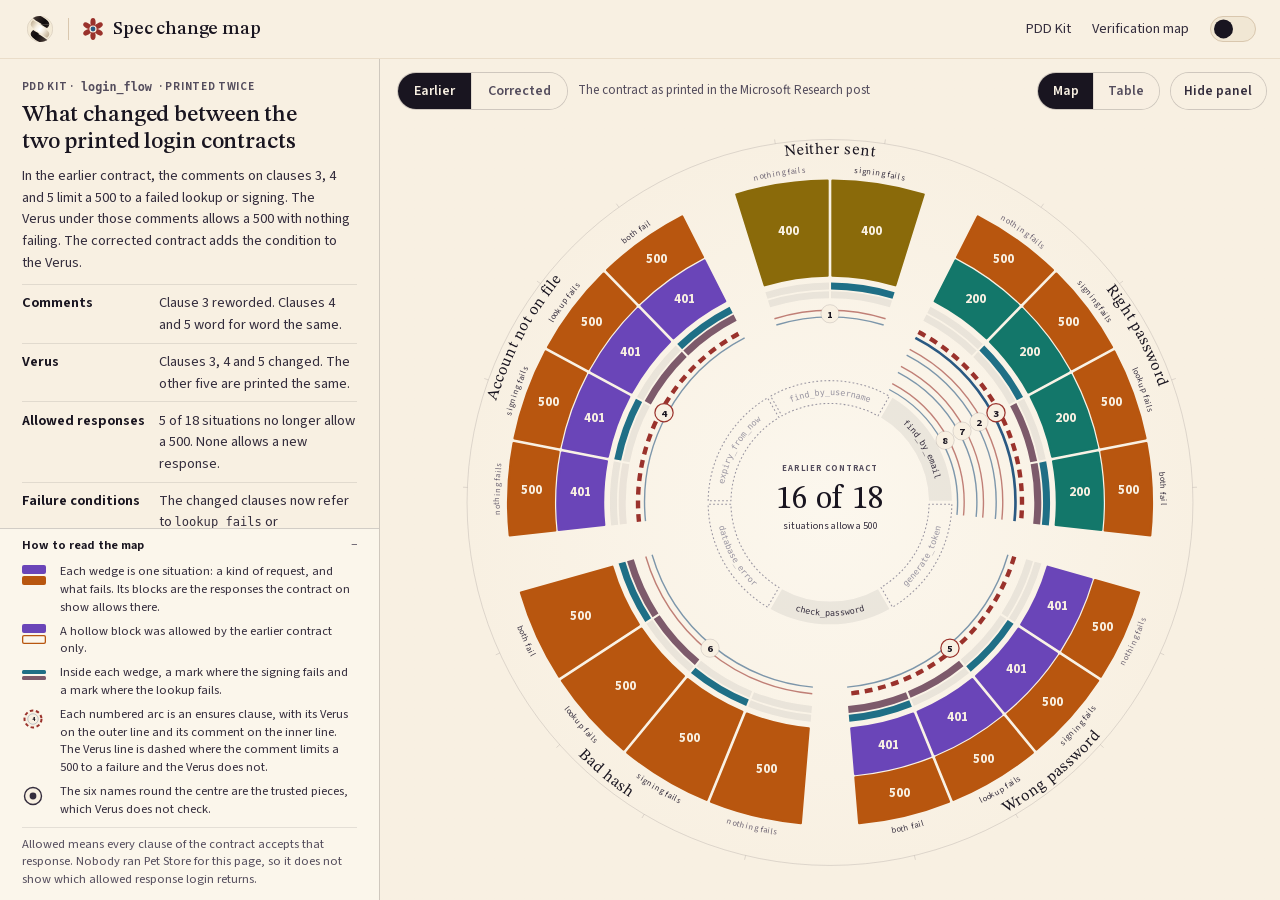
==== index.html @ 8a23fd0a "Spec change map for PDD Kit's two printed login_flow contracts" ====
<!doctype html>
<html lang="en">
<head>
  <meta charset="utf-8">
  <meta name="viewport" content="width=device-width, initial-scale=1">
  <title>What the login fix changed · PDD Kit login_flow</title>
  <meta name="description" content="A map of what changed between the two printed versions of PDD Kit's login_flow contract: which responses each version permits, which clauses changed, and which trusted pieces the corrected clauses refer to.">
  <meta name="theme-color" media="(prefers-color-scheme: light)" content="#f8f0e2">
  <meta name="theme-color" media="(prefers-color-scheme: dark)" content="#1c1526">
  <link rel="icon" href="assets/favicon.svg" type="image/svg+xml">
  <script>
    // Stamp the saved or system theme before first paint (the explorer's own rule).
    (function () {
      var s = null;
      try { s = localStorage.getItem('plectis-theme'); } catch (e) {}
      var dark = s === 'dark' || (s !== 'light' && window.matchMedia && window.matchMedia('(prefers-color-scheme: dark)').matches);
      document.documentElement.setAttribute('data-theme', dark ? 'dark' : 'light');
    })();
  </script>
  <link rel="preload" href="assets/fonts/plectis-serif.woff2" as="font" type="font/woff2" crossorigin>
  <link rel="preload" href="assets/fonts/plectis-sans.woff2" as="font" type="font/woff2" crossorigin>
  <link rel="stylesheet" href="assets/tokens.css">
  <link rel="stylesheet" href="assets/app.css">
  <link rel="stylesheet" href="assets/spec.css">
  <script type="module" src="src/main.js"></script>
</head>
<body>
  <a class="skip-link" href="#main">Skip to content</a>
  <header class="topbar">
    <div class="topbar__inner">
      <span class="fam-lockup">
        <a class="fam-lockup__home" href="https://wcook04.github.io/" rel="author" title="All of Will Cook's websites and videos"><img src="assets/plectis.svg" alt="Will Cook: all websites and videos" width="26" height="26"></a>
        <span class="fam-lockup__rule" aria-hidden="true"></span>
        <a class="fam-lockup__site" href="./"><svg class="fam-mark" xmlns="http://www.w3.org/2000/svg" viewBox="0 0 24 24" aria-hidden="true" focusable="false"><g class="fam-mark__warm-fill"><ellipse cx="12" cy="5.4" rx="2.6" ry="4.4"/><ellipse cx="12" cy="5.4" rx="2.6" ry="4.4" transform="rotate(60 12 12)"/><ellipse cx="12" cy="5.4" rx="2.6" ry="4.4" transform="rotate(120 12 12)"/><ellipse cx="12" cy="5.4" rx="2.6" ry="4.4" transform="rotate(180 12 12)"/><ellipse cx="12" cy="5.4" rx="2.6" ry="4.4" transform="rotate(240 12 12)"/><ellipse cx="12" cy="5.4" rx="2.6" ry="4.4" transform="rotate(300 12 12)"/></g><circle class="fam-mark__page-fill" cx="12" cy="12" r="3.6"/><circle class="fam-mark__cool-fill" cx="12" cy="12" r="2.4"/></svg><span class="fam-lockup__name" translate="no">Spec change map</span></a>
      </span>
      <nav class="topbar__links" aria-label="Primary">
        <a href="https://githubnext.com/projects/pdd-kit/" target="_blank" rel="noopener">PDD Kit</a>
        <a href="https://wcook04.github.io/practical-formal-verification/explorer/" target="_blank" rel="noopener">Verification map</a>
        <button type="button" class="theme-toggle" role="switch" aria-checked="false" aria-label="Dark theme" data-theme-toggle>
          <span class="theme-toggle__track"><span class="theme-toggle__knob"></span></span>
        </button>
      </nav>
    </div>
  </header>
  <main id="main" tabindex="-1"></main>
  <p class="sr-only" aria-live="polite" data-announce></p>
  <noscript><p style="padding:24px">This map needs JavaScript to read the saved comparison.</p></noscript>
</body>
</html>
---- assets/tokens.css ----
/* Plectis design tokens for the component explorer.
   Adapted from the public site's stylesheet (ai_workflow
   sites/microcosm/assets/style.css, the source of the deployed
   wcook04.github.io/practical-formal-verification/assets/style.css): the same faces, the same wine
   ground and bone ink at night, paper and ink by day, and the two identity
   inks of the maps. On every figure red marks what a machine ran and azure
   what is stated; neither colour means "verified". The light and dark blocks
   must stay in step, and the dark block is written twice: once for the
   system's choice and once for the reader's own. */

@font-face { font-family: "Plectis Serif"; src: url("fonts/plectis-serif.woff2") format("woff2"); font-weight: 400 700; font-style: normal; font-display: swap; }
@font-face { font-family: "Plectis Serif"; src: url("fonts/plectis-serif-italic.woff2") format("woff2"); font-weight: 400 700; font-style: italic; font-display: swap; }
@font-face { font-family: "Plectis Sans"; src: url("fonts/plectis-sans.woff2") format("woff2"); font-weight: 200 900; font-style: normal; font-display: swap; }
@font-face { font-family: "Plectis Sans"; src: url("fonts/plectis-sans-italic.woff2") format("woff2"); font-weight: 200 900; font-style: italic; font-display: swap; }
@font-face { font-family: "Plectis Math"; src: url("fonts/plectis-math.woff2") format("woff2"); font-weight: 100 900; font-style: normal; font-display: swap; unicode-range: U+2190-21FF, U+2200-2211, U+2213-22FF; }
@font-face { font-family: "Plectis Serif Fallback"; src: local("Times New Roman"), local("TimesNewRomanPSMT"), local("Liberation Serif"); size-adjust: 105.63%; ascent-override: 72.14%; descent-override: 22.53%; line-gap-override: 23.67%; }
@font-face { font-family: "Plectis Sans Fallback"; src: local("Arial"), local("ArialMT"), local("Liberation Sans"); size-adjust: 94.72%; ascent-override: 108.11%; descent-override: 42.23%; line-gap-override: 0%; }

:root {
  color-scheme: light;
  --page: #f8f0e2;
  --surface: #fffdf7;
  --surface-sunk: #f1e7d4;
  --ink: #191520;
  --ink-soft: #342d3d;
  --muted: #544d5d;
  --faint: #6d6473;
  --rule: #eaddc9;
  --rule-strong: #d9c7ae;
  --rule-control: #96836a;
  --accent: #29527b;
  --accent-strong: #1b3f65;
  --accent-wash: #e1ebf4;
  --select-bg: #f6e2b2;
  --edge: #8d8072;
  --code-bg: #f2e8d2;
  --code-ink: #37232c;
  --on-accent: #ffffff;
  --link-ext: #8f6212;
  --ink-rgb: 27, 20, 35;
  /* The maps' identity inks (style.css "weave" tokens). */
  --weave-red: #9a322c;
  --weave-azure: #2a5982;
  --weave-red-glow: #9a322c;
  --weave-azure-glow: #2a5982;
  --home-ember: #9a322c;
  --home-line: rgba(25, 21, 32, 0.10);
  --home-line-strong: rgba(25, 21, 32, 0.18);

  --font-serif: "Plectis Serif", "Plectis Math", "Plectis Serif Fallback", "Iowan Old Style", Georgia, serif;
  --font-sans: "Plectis Sans", "Plectis Math", "Plectis Sans Fallback", -apple-system, BlinkMacSystemFont, "Segoe UI", Roboto, Helvetica, Arial, system-ui, sans-serif;
  --font-mono: ui-monospace, SFMono-Regular, "SF Mono", Menlo, Consolas, monospace;
  --fs-micro: 0.75rem;
  --fs-small: 0.8125rem;
  --fs-meta: 0.875rem;
  --fs-body: 0.9375rem;
  --fs-base: 1rem;
  --fs-h3: 1.0625rem;
  --fs-lede: 1.125rem;
  --fs-h2: 1.1875rem;
  --lh-tight: 1.2;
  --lh-snug: 1.4;
  --lh-body: 1.62;
  --r-sm: 6px;
  --r-md: 8px;
  --r-lg: 10px;
  --r-pill: 999px;
  --topbar-h: 58px;
  --motion-fast: 140ms;
  --motion-state: 180ms;
  --ease-out: cubic-bezier(0.2, 0.75, 0.25, 1);
  --ease-emph: cubic-bezier(0.16, 1, 0.3, 1);
  --ease-move: cubic-bezier(0.65, 0, 0.35, 1);

  /* The family lockup (app.css, copied from wcook04.github.io
     assets/family/family.css) reads these --fam-* names. The two mark inks
     are the Plectis brick and steel, already this site's glow inks in both
     themes. */
  --fam-page: var(--page);
  --fam-ink: var(--ink);
  --fam-rule-strong: var(--rule-strong);
  --fam-accent: var(--accent);
  --fam-mark-warm: var(--weave-red-glow);
  --fam-mark-cool: var(--weave-azure-glow);
  --fam-serif: var(--font-serif);
  --fam-ease: var(--ease-out);

  /* Map inks (maths.css --u-* tokens, renamed for components). Every figure
     reads these as references, never as hexes of its own. */
  --m-ground: var(--page);
  --m-proved: var(--weave-red);
  --m-stated: var(--weave-azure-glow);
  --m-core: var(--ink);
  --m-plate: rgba(25, 21, 32, 0.045);
  --m-edge: rgba(25, 21, 32, 0.14);
  --m-edge-hot: rgba(42, 89, 130, 0.55);
  --m-halo: rgba(25, 21, 32, 0.10);
  --m-faint: #9894a0;
  /* Saved historical runs: warm, but not the red of a kept proof. */
  --m-ember: #9c6a26;
  /* One colour per coverage ring, far enough apart on the wheel to read in
     the key: the proof in the maps' red, its broken versions in magenta, the
     fingerprint match in orange, the call link in teal, Lean in violet, the
     rerun in blue and past runs in gold. Green is left out: no ring means
     "passed". */
  --ring-proof: #b3261e;
  --ring-variants: #a8326f;
  --ring-bound: #b8560f;
  --ring-caller: #13776a;
  --ring-lean: #6a45b8;
  --ring-replay: #2a63a8;
  --ring-saved: #8a6a0a;
  /* The doctrine's halo: its rules in a cold azure of their own, so a rule
     never reads as the rerun ring's blue, and the failure modes in a muted
     mauve, a warning without the red of a kept proof. */
  --m-doctrine: #1f6f86;
  --m-threat: #7d5a6b;
}

@media (prefers-color-scheme: dark) {
  :root:not([data-theme="light"]) {
    color-scheme: dark;
    --page: #1c1526;
    --surface: #272132;
    --surface-sunk: #2f2839;
    --ink: #f2e6d4;
    --ink-soft: #ddcdbb;
    --muted: #bcb8c6;
    --faint: #a6a2b1;
    --rule: #363040;
    --rule-strong: #484251;
    --rule-control: #757080;
    --accent: #97c1df;
    --accent-strong: #bdd8ec;
    --accent-wash: #203244;
    --select-bg: #58411b;
    --edge: #817b8c;
    --code-bg: #221c2c;
    --code-ink: #e4d3bd;
    --on-accent: #1c1526;
    --link-ext: #e6b264;
    --ink-rgb: 0, 0, 0;
    --weave-red: #b84e45;
    --weave-azure: #4d7fa9;
    --weave-red-glow: #e67b6d;
    --weave-azure-glow: #93c5e6;
    --home-ember: #e18a79;
    --home-line: rgba(242, 230, 212, 0.09);
    --home-line-strong: rgba(242, 230, 212, 0.16);
    --m-plate: rgba(242, 230, 212, 0.05);
    --m-edge: rgba(242, 230, 212, 0.14);
    --m-edge-hot: rgba(151, 193, 223, 0.7);
    --m-halo: rgba(242, 230, 212, 0.12);
    --m-faint: #85818e;
    --m-ember: #d6a05e;
    --ring-proof: #f2655a;
    --ring-variants: #e46aa8;
    --ring-bound: #f08a3c;
    --ring-caller: #45b5a5;
    --ring-lean: #a98bf0;
    --ring-replay: #6aa6e8;
    --ring-saved: #e2c25e;
    --m-doctrine: #a6dcef;
    --m-threat: #c9a5b6;
  }
}
:root[data-theme="dark"] {
  color-scheme: dark;
  --page: #1c1526;
  --surface: #272132;
  --surface-sunk: #2f2839;
  --ink: #f2e6d4;
  --ink-soft: #ddcdbb;
  --muted: #bcb8c6;
  --faint: #a6a2b1;
  --rule: #363040;
  --rule-strong: #484251;
  --rule-control: #757080;
  --accent: #97c1df;
  --accent-strong: #bdd8ec;
  --accent-wash: #203244;
  --select-bg: #58411b;
  --edge: #817b8c;
  --code-bg: #221c2c;
  --code-ink: #e4d3bd;
  --on-accent: #1c1526;
  --link-ext: #e6b264;
  --ink-rgb: 0, 0, 0;
  --weave-red: #b84e45;
  --weave-azure: #4d7fa9;
  --weave-red-glow: #e67b6d;
  --weave-azure-glow: #93c5e6;
  --home-ember: #e18a79;
  --home-line: rgba(242, 230, 212, 0.09);
  --home-line-strong: rgba(242, 230, 212, 0.16);
  --m-plate: rgba(242, 230, 212, 0.05);
  --m-edge: rgba(242, 230, 212, 0.14);
  --m-edge-hot: rgba(151, 193, 223, 0.7);
  --m-halo: rgba(242, 230, 212, 0.12);
  --m-faint: #85818e;
  --m-ember: #d6a05e;
  --ring-proof: #f2655a;
  --ring-variants: #e46aa8;
  --ring-bound: #f08a3c;
  --ring-caller: #45b5a5;
  --ring-lean: #a98bf0;
  --ring-replay: #6aa6e8;
  --ring-saved: #e2c25e;
  --m-doctrine: #a6dcef;
  --m-threat: #c9a5b6;
}
---- assets/app.css ----
/* Component explorer layout.
   The header, the full-window explorer frame (one reading panel, the drawing
   in the rest of the window, controls top right, key bottom left) and the
   reading pages are adapted from the Plectis site's style.css: the docs
   topbar, the map explorers' frame ("Map explorers (5 October 2026)") and
   the theme switch. Map inks and type come from tokens.css. */

*, *::before, *::after { box-sizing: border-box; }
html { -webkit-text-size-adjust: 100%; text-size-adjust: 100%; }
body {
  margin: 0;
  background: var(--page);
  color: var(--ink);
  font-family: var(--font-sans);
  font-size: var(--fs-base);
  line-height: var(--lh-body);
  font-kerning: normal;
}
a { color: var(--accent); text-decoration: none; }
a:hover { text-decoration: underline; text-underline-offset: 0.16em; }
:where(a, button, input, select, [tabindex]):where(:focus-visible) { outline: 2px solid var(--accent); outline-offset: 2px; }
h1, h2, h3 { text-wrap: balance; }
p { text-wrap: pretty; }
code, .code { font-family: var(--font-mono); font-size: 0.86em; }
.skip-link {
  position: absolute; left: -9999px; top: 0; z-index: 50;
  background: var(--ink); color: var(--page); padding: 0.6rem 0.9rem; border-radius: 0 0 6px 0;
}
.skip-link:focus { left: 0; }
.sr-only {
  position: absolute; width: 1px; height: 1px; padding: 0; margin: -1px;
  overflow: hidden; clip: rect(0, 0, 0, 0); white-space: nowrap; border: 0;
}
.theme-switching, .theme-switching * { transition: none !important; }

/* ---- Header ------------------------------------------------------------- */
.topbar {
  position: sticky; top: 0; z-index: 40;
  background: var(--page);
  border-bottom: 1px solid var(--rule);
}
.topbar__inner {
  display: flex; flex-wrap: wrap; align-items: center; gap: 0.35rem 1rem;
  min-height: var(--topbar-h); padding: 0.5rem 24px;
}
/* The lockup: the Plectis plait opens Will Cook's home page, a short upright
   rule, then the flower mark and "Practical Formal Verification" open the
   map. Copied unchanged from wcook04.github.io assets/family/family.css
   (docs/family.md, "The lockup"); its --fam-* names map in tokens.css. */
/* ---------------------------------------------------------------- lockup
   The start of every site's header: the Plectis plait, which opens the home
   page (every website and film), a short upright rule, then this site's own
   mark and name, which open this site's front page. Two links, two jobs; the
   rule says they are two things. The plait is an image (assets/plectis.svg,
   copied beside the site), so it keeps its own day and night palettes; a site
   mark is inline SVG drawn in the site's inks (--fam-mark-warm, --fam-mark-cool,
   --fam-ink), so it follows the page's theme switch. */
.fam-lockup { display: inline-flex; align-items: center; gap: 0.75rem; min-width: 0; }
.fam-lockup__home {
  position: relative; display: inline-grid; place-items: center; flex: none;
  width: 2rem; height: 2rem; border-radius: 8px;
  transition: background-color 160ms var(--fam-ease);
}
.fam-lockup__home img { display: block; width: 1.6rem; height: 1.6rem; }
@media (hover: hover) and (pointer: fine) {
  .fam-lockup__home:hover { background: color-mix(in srgb, var(--fam-ink) 8%, transparent); }
}
.fam-lockup__home:focus-visible { outline: 2px solid var(--fam-accent); outline-offset: 2px; }
.fam-lockup__rule { flex: none; width: 1px; height: 1.35rem; background: var(--fam-rule-strong); }
.fam-lockup__site {
  display: inline-flex; align-items: center; gap: 0.5rem; min-width: 0;
  color: var(--fam-ink); text-decoration: none;
}
.fam-lockup__site:hover .fam-lockup__name { text-decoration: underline; text-decoration-color: var(--fam-rule-strong); text-underline-offset: 0.18em; }
.fam-lockup__site:focus-visible { outline: 2px solid var(--fam-accent); outline-offset: 3px; border-radius: 4px; }
.fam-lockup__name {
  font-family: var(--fam-serif); font-size: 1.18rem; font-weight: 500; line-height: 1.1; letter-spacing: -0.008em;
  white-space: nowrap; overflow: hidden; text-overflow: ellipsis;
}
.fam-mark { display: block; flex: none; width: 1.5rem; height: 1.5rem; overflow: visible; }
.fam-mark * { vector-effect: non-scaling-stroke; }
.fam-mark__ink { fill: none; stroke: var(--fam-ink); stroke-width: 1.8; stroke-linecap: round; }
.fam-mark__cool { fill: none; stroke: var(--fam-mark-cool, var(--fam-accent)); stroke-width: 1.8; stroke-linecap: round; }
.fam-mark__warm { fill: none; stroke: var(--fam-mark-warm, var(--fam-ink)); stroke-width: 1.4; }
.fam-mark__warm-fill { fill: var(--fam-mark-warm, var(--fam-ink)); }
.fam-mark__cool-fill { fill: var(--fam-mark-cool, var(--fam-accent)); }
.fam-mark__page-fill { fill: var(--fam-page); }
/* A phone keeps both links; a long name gives way first. */
@media (max-width: 420px) { .fam-lockup { gap: 0.55rem; } .fam-lockup__name { font-size: 1.05rem; } }
@media (forced-colors: active) { .fam-lockup__rule { background: CanvasText; } }
.fam-lockup a:hover { text-decoration: none; }
.topbar .fam-lockup { flex: 0 1 auto; }
.topbar__links { margin-left: auto; display: flex; flex-wrap: wrap; align-items: center; gap: 0.35rem 1.3rem; }
.topbar__links a { color: var(--ink-soft); font-size: 0.9rem; white-space: nowrap; }
.topbar__links a[aria-current="page"] { color: var(--ink); font-weight: 600; }
.topbar__links a:hover { color: var(--accent); text-decoration: none; }
.theme-toggle {
  flex: none; display: inline-flex; align-items: center; margin: 0; padding: 0;
  border: 0; background: none; cursor: pointer; line-height: 0;
}
.theme-toggle__track {
  position: relative; display: block; width: 2.9rem; height: 1.6rem; border-radius: var(--r-pill);
  background: var(--surface-sunk); border: 1px solid var(--rule-strong);
}
.theme-toggle__knob {
  position: absolute; top: 50%; left: 0.2rem; width: 1.2rem; height: 1.2rem; border-radius: 50%;
  background: var(--ink); transform: translateY(-50%);
  transition: transform 220ms var(--ease-out);
}
.theme-toggle[aria-checked="true"] .theme-toggle__knob { transform: translate(1.3rem, -50%); }
.theme-toggle:focus-visible { outline: none; }
.theme-toggle:focus-visible .theme-toggle__track { outline: 2px solid var(--accent); outline-offset: 3px; }
/* On a phone the links wrap under the lockup; the lockup's 32px plait is
   taller than the old wordmark, so the rows sit a little closer and the
   header keeps its height. */
@media (max-width: 600px) { .topbar__inner { padding-inline: 16px; row-gap: 0.25rem; } }

/* ---- The explorer frame (style.css "Map explorers") ------------------------ */
html.is-explorer, html.is-explorer body { height: 100%; }
html.is-explorer body { overflow: hidden; }
.explorer {
  --explorer-panel: clamp(340px, 26vw, 420px);
  --explorer-pad: clamp(18px, 1.7vw, 28px);
  position: relative;
  display: grid; grid-template-columns: var(--explorer-panel) minmax(0, 1fr);
  height: calc(100dvh - var(--topbar-h) - 1px);
  background: var(--page);
}
html.is-map-fullscreen .topbar { display: none; }
.explorer.is-fullscreen { position: fixed; inset: 0; z-index: 1000; width: 100%; height: 100dvh; }
.explorer__panel {
  position: relative; z-index: 2; min-height: 0; display: flex; flex-direction: column;
  border-right: 1px solid var(--home-line-strong); background: var(--page);
}
.explorer__head { flex: none; padding: 18px var(--explorer-pad) 14px; border-bottom: 1px solid var(--home-line); }
.explorer__title {
  margin: 0; font-family: var(--font-serif); font-weight: 500;
  font-size: clamp(1.5rem, 1.1rem + 0.8vw, 1.95rem); line-height: 1.12; letter-spacing: -0.005em;
}
.explorer__body {
  flex: 1 1 auto; min-height: 0; overflow-y: auto; overscroll-behavior: contain;
  scrollbar-gutter: stable; scrollbar-width: thin;
  padding: 16px var(--explorer-pad) 40px;
}
.explorer__foot {
  flex: none; padding: 8px var(--explorer-pad); border-top: 1px solid var(--home-line);
  font-size: var(--fs-micro); color: var(--faint);
}
.explorer__stage { position: relative; min-width: 0; min-height: 0; overflow: hidden; background: var(--page); }
.explorer__stage > canvas { display: block; width: 100%; height: 100%; touch-action: none; }
.explorer__stage > canvas:focus-visible { outline: 2px solid var(--accent); outline-offset: -2px; }
.explorer__tools { position: absolute; z-index: 5; top: 14px; right: 14px; display: flex; align-items: center; gap: 6px; }
.explorer__legend {
  position: absolute; z-index: 4; left: 18px; bottom: 14px; right: 18px;
  display: flex; flex-wrap: wrap; align-items: center; gap: 0.35rem 1.1rem;
  pointer-events: none; font-size: 0.85rem; color: var(--muted);
  transition: opacity var(--motion-state) var(--ease-out);
}
.explorer__legend > * { pointer-events: auto; }
.explorer-tool {
  display: inline-flex; align-items: center; justify-content: center; gap: 0.4rem;
  min-height: 36px; min-width: 36px; padding: 0 0.85rem;
  border: 0; border-radius: var(--r-pill); cursor: pointer;
  font: inherit; font-size: 0.85rem; font-weight: 600; line-height: 1; color: var(--ink-soft);
  background: color-mix(in srgb, var(--page) 78%, transparent);
  box-shadow: 0 0 0 1px var(--home-line-strong);
  backdrop-filter: blur(6px); -webkit-backdrop-filter: blur(6px);
  transition: color var(--motion-fast) var(--ease-out), box-shadow var(--motion-fast) var(--ease-out);
}
.explorer-tool--icon { padding: 0; width: 36px; font-size: 1.05rem; }
.explorer-tool svg { width: 15px; height: 15px; flex: none; }
.explorer-tool:hover { color: var(--ink); box-shadow: 0 0 0 1px var(--home-ember); }
.explorer-tool[aria-pressed="true"] { color: var(--ink); box-shadow: 0 0 0 1px var(--home-ember); }
.explorer-tool:active { transform: scale(0.97); }
.explorer__zoom { display: inline-flex; border-radius: var(--r-pill); box-shadow: 0 0 0 1px var(--home-line-strong); }
.explorer__zoom .explorer-tool { box-shadow: none; border-radius: 0; }
.explorer__zoom .explorer-tool:first-child { border-radius: var(--r-pill) 0 0 var(--r-pill); }
.explorer__zoom .explorer-tool:last-child { border-radius: 0 var(--r-pill) var(--r-pill) 0; border-left: 1px solid var(--home-line); }
.explorer.is-panel-collapsed { grid-template-columns: 0 minmax(0, 1fr); }
.explorer.is-panel-collapsed .explorer__panel { visibility: hidden; overflow: hidden; border-right: 0; }
.explorer__views { display: none; }
.explorer__status {
  position: absolute; inset: 0; display: grid; place-items: center; z-index: 3; padding: 24px;
  text-align: center; color: var(--muted); font-size: var(--fs-body);
}
.explorer__status[hidden] { display: none; }
@media (max-width: 899px) {
  html.is-explorer body { overflow: auto; }
  .explorer { grid-template-columns: minmax(0, 1fr); grid-template-rows: auto minmax(0, 1fr); height: calc(100dvh - var(--topbar-h) - 1px); }
  .explorer__views { display: flex; gap: 6px; padding: 10px 16px; border-bottom: 1px solid var(--home-line); }
  .explorer[data-explorer-shown="map"] .explorer__panel { display: none; }
  .explorer[data-explorer-shown="details"] .explorer__stage { display: none; }
  .explorer__panel { border-right: 0; min-height: 0; }
  .explorer__legend { font-size: 0.78rem; gap: 0.2rem 0.8rem; left: 12px; right: 12px; bottom: 10px; }
  .explorer__tools { top: 10px; right: 10px; }
  .explorer__tools [data-explorer-panel-toggle] { display: none; }
}

/* ---- Map key ---------------------------------------------------------------- */
.key { display: inline-flex; align-items: center; gap: 0.45rem; white-space: nowrap; }
.key svg { width: 13px; height: 13px; flex: none; overflow: visible; }
.mark { color: var(--ink); }
.mark--proved { color: var(--weave-red-glow); }
:root:not([data-theme="dark"]) .mark--proved { color: var(--weave-red); }
@media (prefers-color-scheme: dark) { :root:not([data-theme="light"]) .mark--proved { color: var(--weave-red-glow); } }
.mark--stated { color: var(--weave-azure-glow); }
.mark--faint { color: var(--m-faint); }

/* ---- Panel parts ------------------------------------------------------------ */
.panel-lede { margin: 0.5rem 0 0; font-size: 0.95rem; line-height: 1.5; color: var(--ink-soft); max-width: 46ch; }
.find { position: relative; margin-top: 0.9rem; }
.find input {
  width: 100%; min-height: 40px; padding: 0.5rem 0.8rem; border-radius: var(--r-sm);
  border: 1px solid var(--rule-control); background: var(--surface); color: var(--ink);
  font: inherit; font-size: 0.95rem;
}
.find input::placeholder { color: var(--faint); }
.tabs { display: flex; align-items: center; justify-content: space-between; gap: 0.75rem; margin-top: 0.85rem; flex-wrap: wrap; }
.tabs__group { display: flex; gap: 1rem; }
.tab {
  border: 0; background: none; padding: 0.3rem 0; cursor: pointer; font: inherit; font-size: 0.95rem;
  color: var(--muted); border-bottom: 2px solid transparent; min-height: 30px;
}
.tab[aria-pressed="true"] { color: var(--ink); font-weight: 600; border-bottom-color: var(--home-ember); }
.util {
  display: inline-flex; align-items: center; gap: 0.35rem; min-height: 32px; padding: 0 0.75rem;
  border: 1px solid var(--home-line-strong); border-radius: var(--r-pill); background: none; color: var(--ink-soft);
  font: inherit; font-size: 0.82rem; font-weight: 600; cursor: pointer;
}
.util[aria-pressed="true"], .util:hover { color: var(--ink); border-color: var(--home-ember); }
.filtered {
  display: flex; align-items: center; justify-content: space-between; gap: 0.6rem; margin-top: 0.7rem;
  padding: 0.45rem 0.7rem; border-radius: var(--r-md); background: var(--surface-sunk); font-size: var(--fs-meta);
}
.filtered[hidden] { display: none; }
.textbtn { border: 0; background: none; padding: 0.1rem 0.2rem; font: inherit; font-size: inherit; color: var(--accent); cursor: pointer; }
.textbtn:hover { text-decoration: underline; }

.section-title { margin: 1.4rem 0 0.5rem; font-family: var(--font-serif); font-size: 1.12rem; font-weight: 600; }
.section-title:first-child { margin-top: 0.2rem; }
.muted { color: var(--muted); }
.small { font-size: var(--fs-meta); }
.figures { font-variant-numeric: tabular-nums; }

.family-rows { list-style: none; margin: 0; padding: 0; border-top: 1px solid var(--home-line); }
.family-row { border-bottom: 1px solid var(--home-line); }
.family-row button {
  display: grid; grid-template-columns: 1fr auto; gap: 0.15rem 0.8rem; width: 100%; text-align: left;
  padding: 0.6rem 0.2rem; background: none; border: 0; cursor: pointer; font: inherit; color: var(--ink);
}
.family-row button:hover .family-row__name { color: var(--accent); }
.family-row__name { font-size: 0.98rem; }
.family-row__count { font-variant-numeric: tabular-nums; color: var(--muted); font-size: 0.92rem; }
.family-row__tally { grid-column: 1 / -1; font-size: var(--fs-meta); color: var(--muted); }
.family-row__marks { grid-column: 1 / -1; display: flex; flex-wrap: wrap; gap: 3px; margin-top: 0.15rem; }
.family-row__marks svg { width: 11px; height: 11px; }

.rows { list-style: none; margin: 0.4rem 0 0; padding: 0; }
.row { border-bottom: 1px solid var(--home-line); }
.row a, .row button.row__go {
  display: grid; grid-template-columns: 14px 1fr; gap: 0.1rem 0.6rem; padding: 0.55rem 0.15rem;
  color: var(--ink); text-decoration: none; background: none; border: 0; width: 100%; text-align: left; font: inherit; cursor: pointer;
}
.row a:hover .row__title, .row button.row__go:hover .row__title { color: var(--accent); }
.row svg { width: 12px; height: 12px; margin-top: 0.38rem; }
.row__title { font-size: 0.95rem; line-height: 1.35; }
.row__sub { grid-column: 2; font-size: var(--fs-meta); color: var(--muted); line-height: 1.4; }
.more { margin-top: 0.8rem; }
.btn {
  display: inline-flex; align-items: center; justify-content: center; gap: 0.45rem; min-height: 38px; padding: 0 1rem;
  border-radius: var(--r-pill); border: 1px solid var(--rule-control); background: var(--surface); color: var(--ink);
  font: inherit; font-size: 0.9rem; font-weight: 600; cursor: pointer; text-decoration: none;
}
.btn:hover { border-color: var(--home-ember); text-decoration: none; }
.btn--ink { background: var(--ink); color: var(--page); border-color: var(--ink); }
.btn--ink:hover { color: var(--page); }
.btn:active { transform: scale(0.97); }
.actions { display: flex; flex-wrap: wrap; gap: 0.5rem; margin-top: 0.9rem; }

.facet { margin: 0 0 1.1rem; }
.facet h3 { margin: 0 0 0.4rem; font-size: 0.95rem; font-weight: 600; }
.facet__choices { display: flex; flex-wrap: wrap; gap: 0.35rem; }
.chip {
  display: inline-flex; align-items: center; gap: 0.4rem; min-height: 30px; padding: 0 0.7rem;
  border-radius: var(--r-pill); border: 1px solid var(--home-line-strong); background: none; color: var(--ink-soft);
  font: inherit; font-size: 0.84rem; cursor: pointer;
}
.chip[aria-pressed="true"] { color: var(--ink); border-color: var(--home-ember); background: color-mix(in srgb, var(--home-ember) 10%, transparent); }
.chip__n { color: var(--faint); font-variant-numeric: tabular-nums; }

.state {
  margin: 0.8rem 0; padding: 0.7rem 0.85rem; border-radius: var(--r-md);
  background: var(--surface-sunk); font-size: var(--fs-meta); line-height: 1.5;
}
.state--error { box-shadow: inset 3px 0 0 var(--weave-red); }
.state strong { font-weight: 650; }

/* A component card in the panel, and the reading pages. */
.card-kind { font-size: var(--fs-small); color: var(--muted); margin: 0 0 0.25rem; display: flex; gap: 0.45rem; align-items: center; }
.card-kind svg { width: 12px; height: 12px; }
.card-title { margin: 0; font-family: var(--font-serif); font-size: 1.45rem; font-weight: 500; line-height: 1.18; }
.card-summary { margin: 0.45rem 0 0; color: var(--ink-soft); }
.limit {
  margin: 0.9rem 0 0; padding: 0.7rem 0.85rem; border-radius: var(--r-md);
  background: color-mix(in srgb, var(--weave-azure-glow) 9%, var(--page)); font-size: 0.93rem; line-height: 1.5;
}
.limit__label { display: block; font-size: var(--fs-small); font-weight: 650; color: var(--ink-soft); margin-bottom: 0.15rem; }
.facts { list-style: none; margin: 0.4rem 0 0; padding: 0; }
.fact { display: grid; grid-template-columns: 16px 1fr; gap: 0.6rem; padding: 0.5rem 0; border-bottom: 1px solid var(--home-line); font-size: 0.92rem; line-height: 1.45; }
.fact svg { width: 12px; height: 12px; margin-top: 0.3rem; }
.fact__caution { display: block; color: var(--muted); font-size: var(--fs-meta); }
.fact--unknown .fact__text { font-style: italic; }
.ref { font-family: var(--font-mono); font-size: 0.82rem; word-break: break-word; color: var(--code-ink); }
.ref-list { list-style: none; margin: 0.3rem 0 0; padding: 0; }
.ref-list li { padding: 0.25rem 0; font-size: var(--fs-meta); }
.ref-list .absent { color: var(--muted); }
.cmd {
  display: block; margin: 0.4rem 0 0; padding: 0.6rem 0.7rem; border-radius: var(--r-md); background: var(--code-bg);
  color: var(--code-ink); font-family: var(--font-mono); font-size: 0.8rem; line-height: 1.5; white-space: pre-wrap; word-break: break-word;
}
.copy { margin-top: 0.35rem; }

/* ---- Reading pages -------------------------------------------------------- */
.page { width: min(1180px, calc(100% - 48px)); margin: 0 auto; padding: 28px 0 80px; }
.trail { font-size: var(--fs-meta); color: var(--muted); display: flex; flex-wrap: wrap; gap: 0.4rem; align-items: center; }
.trail a { color: var(--muted); }
.page-title { margin: 0.6rem 0 0; font-family: var(--font-serif); font-weight: 500; font-size: clamp(1.9rem, 1.4rem + 1.4vw, 2.7rem); line-height: 1.1; letter-spacing: -0.01em; }
.page-lede { margin: 0.6rem 0 0; font-size: var(--fs-lede); color: var(--ink-soft); max-width: 62ch; }
.page h2 { font-family: var(--font-serif); font-weight: 500; font-size: 1.5rem; margin: 2.6rem 0 0.6rem; }
.page h3 { font-size: 1.02rem; font-weight: 650; margin: 1.4rem 0 0.4rem; }
.prose { max-width: 68ch; }
.reader { display: grid; grid-template-columns: minmax(0, 7fr) minmax(0, 5fr); gap: 48px; align-items: start; margin-top: 1.6rem; }
.reader__figure { position: sticky; top: calc(var(--topbar-h) + 20px); }
.reader__steps > section { padding: 0 0 1.6rem; scroll-margin-top: calc(var(--topbar-h) + 16px); }
.reader__steps > section > h2:first-child { margin-top: 0.4rem; }
@media (max-width: 960px) {
  .reader { grid-template-columns: minmax(0, 1fr); }
  .reader__figure { position: relative; top: 0; order: -1; }
}
.chain-figure { width: 100%; height: auto; display: block; }
.chain-figure text { font-family: var(--font-sans); }
.chain-step { transition: opacity var(--motion-state) var(--ease-out); }
.chain-figure.has-current .chain-step:not(.is-current) { opacity: 0.38; }
.statement {
  margin: 0.6rem 0 0; padding: 0.9rem 1rem; border-radius: var(--r-md); background: var(--surface);
  box-shadow: 0 0 0 1px var(--home-line-strong); font-family: var(--font-serif); font-size: 1.08rem; line-height: 1.5;
}
.split { display: grid; grid-template-columns: repeat(auto-fit, minmax(240px, 1fr)); gap: 0.8rem 1.6rem; }
.table { width: 100%; border-collapse: collapse; font-size: 0.9rem; }
.table th, .table td { text-align: left; padding: 0.5rem 0.6rem 0.5rem 0; border-bottom: 1px solid var(--home-line); vertical-align: top; }
.table th { font-weight: 650; color: var(--ink-soft); font-size: var(--fs-meta); }
.table td.num, .table th.num { text-align: right; font-variant-numeric: tabular-nums; }

/* Coverage squares (lean-exposition site/src/checks/CheckMap.tsx and checks.css). */
.measures { display: grid; gap: 1.6rem; margin-top: 1rem; }
.measure__head { display: flex; flex-wrap: wrap; align-items: baseline; justify-content: space-between; gap: 0.3rem 1rem; }
.measure__name { font-weight: 650; font-size: 1rem; }
.measure__count { font-variant-numeric: tabular-nums; color: var(--ink-soft); font-size: 0.95rem; }
.measure__kind { margin: 0.1rem 0 0.5rem; color: var(--muted); font-size: var(--fs-meta); }
.squares { display: flex; flex-wrap: wrap; gap: 2px; }
.squares__family { display: flex; flex-wrap: wrap; gap: 2px; padding-right: 7px; margin-right: 5px; border-right: 1px solid var(--home-line-strong); }
.squares__family:last-child { border-right: 0; }
.sq { width: 10px; height: 10px; border-radius: 2px; display: inline-block; }
.sq--on { background: var(--ink); }
.sq--proved { background: var(--weave-red-glow); }
:root[data-theme="light"] .sq--proved { background: var(--weave-red); }
.sq--off { box-shadow: inset 0 0 0 1px var(--home-line-strong); }
.sq--unknown { background: repeating-linear-gradient(45deg, transparent 0 3px, color-mix(in srgb, var(--muted) 45%, transparent) 3px 4px); box-shadow: inset 0 0 0 1px var(--home-line-strong); }
a.sq:hover { outline: 2px solid var(--accent); outline-offset: 1px; }
.note { font-size: var(--fs-meta); color: var(--muted); margin: 0.3rem 0 0; }

/* Related records. */
.graph-layout { display: grid; grid-template-columns: minmax(0, 7fr) minmax(0, 5fr); gap: 40px; align-items: start; margin-top: 1.2rem; }
@media (max-width: 960px) { .graph-layout { grid-template-columns: minmax(0, 1fr); } }
.graph-figure { width: 100%; height: auto; display: block; }
.graph-figure text { font-family: var(--font-sans); font-size: 11px; fill: var(--ink-soft); }
.edge-groups h3 { margin-top: 1.2rem; }
.controls { display: flex; flex-wrap: wrap; gap: 0.6rem 1rem; align-items: center; margin-top: 1rem; font-size: var(--fs-meta); }
.controls select, .controls input {
  font: inherit; padding: 0.3rem 0.5rem; border-radius: var(--r-sm); border: 1px solid var(--rule-control); background: var(--surface); color: var(--ink);
}

@media (prefers-reduced-motion: reduce) {
  *, *::before, *::after { transition-duration: 0ms !important; animation-duration: 0ms !important; }
}

/* ---- Inks of the coverage rings ------------------------------------------- */
/* One meaning per ink, on the map and in the panel: red where a machine
   checked and the result was kept, azure where something is stated or
   configured, amber for saved earlier runs, a hatch where nothing is
   established, and a faint cell where no such check is recorded. */
.ink-ran { --ink-fill: var(--weave-red); }
.ink-stated { --ink-fill: color-mix(in oklab, var(--weave-azure-glow) 62%, var(--page)); }
.ink-saved { --ink-fill: var(--m-ember); }
.ink-unknown { --ink-fill: transparent; }
:root[data-theme="dark"] .ink-ran { --ink-fill: var(--weave-red-glow); }
@media (prefers-color-scheme: dark) { :root:not([data-theme="light"]) .ink-ran { --ink-fill: var(--weave-red-glow); } }
.swatch {
  display: inline-block; flex: none; width: 12px; height: 12px; border-radius: 3px;
  background: var(--ink-fill, var(--home-line));
}
.swatch.ink-unknown { background: repeating-linear-gradient(135deg, transparent 0 2.4px, color-mix(in srgb, var(--muted) 70%, transparent) 2.4px 3.4px); box-shadow: inset 0 0 0 1px var(--home-line-strong); }
.swatch.is-empty { background: color-mix(in srgb, var(--ink) 8%, transparent); box-shadow: inset 0 0 0 1px var(--home-line-strong); }
.ink-ran-text { color: var(--weave-red); }
:root[data-theme="dark"] .ink-ran-text { color: var(--weave-red-glow); }
@media (prefers-color-scheme: dark) { :root:not([data-theme="light"]) .ink-ran-text { color: var(--weave-red-glow); } }
.ink-unknown-text { color: var(--muted); }

/* The ledger: four plain counts, each with what it counts. */
.ledger { display: grid; grid-template-columns: repeat(2, minmax(0, 1fr)); gap: 0.9rem 1.2rem; margin: 0.2rem 0 0.4rem; }
.ledger__item { display: flex; flex-direction: column; gap: 0.1rem; }
.ledger__n { font-family: var(--font-serif); font-size: 2rem; line-height: 1; font-variant-numeric: lining-nums tabular-nums; letter-spacing: -0.01em; }
.ledger__l { font-size: var(--fs-meta); color: var(--muted); line-height: 1.35; }

/* The rings as strips. */
.rings { list-style: none; margin: 0.5rem 0 0; padding: 0; border-top: 1px solid var(--home-line); }
.ring-row { border-bottom: 1px solid var(--home-line); }
.ring-row__go {
  display: grid; grid-template-columns: minmax(0, 1fr) auto; gap: 0.12rem 0.8rem; align-items: center;
  width: 100%; padding: 0.55rem 0.35rem; text-align: left; background: none; border: 0; border-radius: var(--r-sm);
  font: inherit; color: var(--ink); cursor: pointer;
  transition: background var(--motion-fast) var(--ease-out);
}
.ring-row__go:hover, .ring-row.is-pinned .ring-row__go { background: color-mix(in srgb, var(--ink) 5%, transparent); }
.ring-row__title { display: inline-flex; align-items: center; gap: 0.55rem; font-weight: 600; font-size: 0.95rem; }
.ring-row__count { font-size: 0.9rem; color: var(--ink-soft); }
.ring-row__count.is-unknown { font-style: italic; color: var(--muted); }
.ring-row__by { grid-column: 1 / -1; font-size: var(--fs-small); color: var(--muted); padding-left: calc(12px + 0.55rem); }
.strip { grid-column: 1 / -1; display: block; width: calc(100% - 12px - 0.55rem); height: 12px; margin: 0.25rem 0 0 calc(12px + 0.55rem); }
.strip .cell--empty { fill: color-mix(in srgb, var(--ink) 9%, transparent); }
.strip .cell--has { fill: var(--ink-fill); }
.strip.ink-unknown .cell { fill: color-mix(in srgb, var(--muted) 38%, transparent); }

/* A component's own column of the rings. */
.column { list-style: none; margin: 0.35rem 0 0; padding: 0; }
.column__row {
  display: grid; grid-template-columns: 12px minmax(0, 1fr) auto; gap: 0.1rem 0.6rem; align-items: center;
  padding: 0.45rem 0; border-bottom: 1px solid var(--home-line); font-size: 0.92rem;
}
.column__title { font-weight: 600; }
.column__by { font-size: var(--fs-small); color: var(--muted); text-align: right; }
.column__words { grid-column: 2 / -1; font-size: var(--fs-meta); color: var(--ink-soft); line-height: 1.45; }
.column__row.is-empty .column__title { font-weight: 500; color: var(--muted); }
.column__row.is-empty .column__words { color: var(--muted); }

/* Saved runs and rules. */
.records li { display: grid; grid-template-columns: 10px minmax(0, 1fr); column-gap: 0.55rem; }
.records li > :not(.rec-dot) { grid-column: 2; }
.records br { display: none; }
.rec-dot { grid-row: span 2; width: 8px; height: 8px; margin-top: 0.38rem; border-radius: 50%; background: var(--m-ember); }
.rec-dot.is-absent { background: none; box-shadow: inset 0 0 0 1px var(--muted); }
.rec-dot.is-blocked { background: none; box-shadow: inset 0 0 0 2px var(--m-ember); }
.doctrine { list-style: none; margin: 0.3rem 0 0; padding: 0; }
.doctrine li { padding: 0.32rem 0; border-bottom: 1px solid var(--home-line); font-size: 0.92rem; }
.doc-id { display: inline-block; min-width: 3.2em; font-family: var(--font-mono); font-size: 0.78rem; color: var(--accent); }
.doc-id--anti_principle { color: var(--weave-red); }
.rows--dense .row a, .rows--dense .row button.row__go { padding: 0.38rem 0.15rem; }
.rows--dense code.row__sub { font-size: 0.76rem; }
.route-list { list-style: none; margin: 0.4rem 0 0; padding: 0; columns: 2 20rem; column-gap: 1.6rem; font-size: var(--fs-meta); }
.route-list li { break-inside: avoid; padding: 0.2rem 0; }
.route-list code { color: var(--muted); font-size: 0.76rem; }
.inline-list { display: inline; margin: 0; padding: 0; list-style: none; }
.inline-list li { display: inline; }
.inline-list li + li::before { content: ' and '; }

/* ---- Dafny, as retained -------------------------------------------------- */
.spec { display: grid; gap: 0.5rem; margin-top: 0.5rem; }
.excerpt { border-radius: var(--r-md); background: var(--code-bg); box-shadow: 0 0 0 1px var(--home-line); overflow: hidden; }
.excerpt > summary {
  display: flex; flex-wrap: wrap; align-items: baseline; gap: 0.2rem 0.6rem; padding: 0.5rem 0.75rem;
  cursor: pointer; list-style: none; font-size: var(--fs-meta);
}
.excerpt > summary::-webkit-details-marker { display: none; }
.excerpt > summary::before { content: '▸'; color: var(--faint); font-size: 0.75rem; transition: transform var(--motion-fast) var(--ease-out); }
.excerpt[open] > summary::before { transform: rotate(90deg); }
.excerpt__kind { color: var(--muted); font-size: var(--fs-small); text-transform: lowercase; font-variant: small-caps; letter-spacing: 0.04em; }
.excerpt__name { font-weight: 650; color: var(--code-ink); font-size: 0.86rem; }
.excerpt__role { font-size: var(--fs-small); color: var(--accent); }
.excerpt__lines { margin-left: auto; font-size: var(--fs-small); color: var(--faint); }
.excerpt__src { margin: 0; padding: 0.35rem 0.75rem 0.55rem; font-size: var(--fs-small); }
.excerpt__src a { font-family: var(--font-mono); font-size: 0.74rem; }
.dafny {
  margin: 0; padding: 0.25rem 0 0.55rem; overflow-x: auto; font-family: var(--font-mono);
  font-size: 0.78rem; line-height: 1.6; color: var(--code-ink); tab-size: 2;
}
.dafny code { font-size: inherit; display: block; min-width: max-content; }
.dafny__line { display: grid; grid-template-columns: 3.2em auto; }
.dafny__no { padding-right: 0.9em; text-align: right; color: var(--faint); user-select: none; font-variant-numeric: tabular-nums; }
.dafny__text { white-space: pre; padding-right: 0.9rem; }
.tok-k { color: var(--accent); font-weight: 600; }
.tok-t { color: color-mix(in oklab, var(--accent) 70%, var(--code-ink)); }
.tok-d { color: var(--weave-red); font-weight: 650; }
:root[data-theme="dark"] .tok-d { color: var(--weave-red-glow); }
@media (prefers-color-scheme: dark) { :root:not([data-theme="light"]) .tok-d { color: var(--weave-red-glow); } }
.tok-n { color: var(--link-ext); }
.tok-o { color: var(--ink-soft); font-weight: 600; }
.tok-c, .tok-s { color: var(--muted); }

/* A broken variant: the specified line over the variant's line. */
.variants { display: grid; gap: 0.7rem; margin-top: 0.4rem; }
.variant { padding: 0.6rem 0.75rem 0.55rem; border-radius: var(--r-md); box-shadow: 0 0 0 1px var(--home-line-strong); }
.variant__head { display: flex; align-items: center; gap: 0.5rem; margin: 0 0 0.4rem; font-size: var(--fs-meta); }
.variant__cross { font-weight: 700; color: var(--ink); }
.diff { display: grid; gap: 2px; margin: 0.2rem 0; overflow-x: auto; }
.diff__row { display: grid; grid-template-columns: 4.4em 2.6em auto; align-items: baseline; font-size: 0.78rem; border-radius: 4px; padding: 0.15rem 0.4rem; }
.diff__row code { white-space: pre; font-size: inherit; color: var(--code-ink); }
.diff__row--was { background: color-mix(in srgb, var(--weave-azure-glow) 10%, transparent); }
.diff__row--now { background: color-mix(in srgb, var(--ink) 6%, transparent); }
.diff__mark { font-size: var(--fs-small); color: var(--muted); font-variant: small-caps; letter-spacing: 0.04em; }
.diff__no { color: var(--faint); }
.diff mark { background: none; color: inherit; font-weight: 700; border-radius: 3px; padding: 0 0.1em; }
.diff__was { box-shadow: inset 0 -2px 0 var(--weave-azure-glow); }
.diff__now { text-decoration: line-through; text-decoration-color: var(--weave-red); text-decoration-thickness: 2px; }

/* The ownership repair, played through. */
.own { margin: 0.5rem 0 0; padding: 0.8rem 0.9rem 0.7rem; border-radius: var(--r-lg); background: var(--surface); box-shadow: 0 0 0 1px var(--home-line-strong); }
.own__head { display: flex; flex-wrap: wrap; align-items: center; gap: 0.3rem 0.8rem; margin-bottom: 0.6rem; }
.own__title { margin: 0; font-family: var(--font-serif); font-size: 1.02rem; font-weight: 600; }
.own__path { font-size: 0.74rem; color: var(--muted); }
.segs { display: inline-flex; margin-left: auto; border-radius: var(--r-pill); box-shadow: 0 0 0 1px var(--home-line-strong); overflow: hidden; }
.seg { border: 0; background: none; padding: 0.35rem 0.75rem; font: inherit; font-size: var(--fs-small); font-weight: 600; color: var(--muted); cursor: pointer; min-height: 30px; }
.seg + .seg { border-left: 1px solid var(--home-line); }
.seg[aria-pressed="true"] { background: var(--ink); color: var(--page); }
.own__row { display: grid; grid-template-columns: 4.6em minmax(0, auto) minmax(0, 1fr); align-items: center; gap: 0.4rem 0.8rem; padding: 0.45rem 0; border-top: 1px solid var(--home-line); }
.own__order { font-size: var(--fs-small); color: var(--muted); }
.own__claims { display: inline-flex; align-items: center; gap: 0.4rem; flex-wrap: wrap; }
.own__then { font-size: var(--fs-small); color: var(--faint); }
.claim {
  display: inline-flex; flex-direction: column; padding: 0.22rem 0.55rem; border-radius: var(--r-sm); line-height: 1.2;
  box-shadow: inset 0 0 0 1px var(--home-line-strong); transition: box-shadow var(--motion-state) var(--ease-out), background var(--motion-state) var(--ease-out);
}
.claim__state { font-weight: 650; font-size: 0.82rem; }
.claim__session { font-size: 0.7rem; color: var(--muted); }
.claim--live .claim__state { color: var(--accent); }
.claim--stale .claim__state { color: var(--muted); }
.claim.is-picked { box-shadow: inset 0 0 0 2px var(--ink); background: color-mix(in srgb, var(--ink) 6%, transparent); }
.own__decision { font-size: 0.86rem; color: var(--ink-soft); }
.own__code { font-family: var(--font-mono); font-size: 0.76rem; padding: 0.05rem 0.35rem; border-radius: 4px; background: color-mix(in srgb, var(--ink) 7%, transparent); color: var(--code-ink); }
.own__code.is-unsafe { box-shadow: inset 0 0 0 1px var(--weave-red); }
.own__verdict { margin: 0.55rem 0 0.2rem; font-size: 0.9rem; font-weight: 600; }
.own__verdict.is-unsafe { color: var(--weave-red); }
:root[data-theme="dark"] .own__verdict.is-unsafe { color: var(--weave-red-glow); }
@media (prefers-color-scheme: dark) { :root:not([data-theme="light"]) .own__verdict.is-unsafe { color: var(--weave-red-glow); } }
@media (max-width: 560px) {
  .own__row { grid-template-columns: minmax(0, 1fr); }
  .segs { margin-left: 0; }
}

/* The rings' key, top left of the drawing: a slice of the map's top. */
.explorer__rings {
  position: absolute; z-index: 4; top: 14px; left: 18px;
  padding: 0.5rem 0.65rem 0.45rem; border-radius: var(--r-md);
  background: color-mix(in srgb, var(--page) 82%, transparent);
  box-shadow: 0 0 0 1px var(--home-line);
  backdrop-filter: blur(6px); -webkit-backdrop-filter: blur(6px);
  font-size: 0.74rem; color: var(--ink-soft);
  transition: opacity var(--motion-state) var(--ease-out);
}
.ringkey__title { margin: 0 0 0.35rem; font-size: 0.72rem; font-weight: 650; letter-spacing: 0.02em; color: var(--muted); }
.ringkey { list-style: none; margin: 0; padding: 0; display: grid; gap: 2px; }
.ringkey__row { display: grid; grid-template-columns: 1.6em 22px max-content minmax(2.6em, auto); align-items: center; gap: 0.45rem; line-height: 1.3; cursor: default; white-space: nowrap; }
.ringkey__row .swatch { width: 22px; height: 9px; border-radius: 2px; }
.ringkey__by { color: var(--faint); font-size: 0.68rem; padding-left: 0.4rem; }
.ringkey__base { display: flex; align-items: center; gap: 0.45rem; margin: 0.3rem 0 0; padding-top: 0.3rem; border-top: 1px solid var(--home-line); font-size: 0.72rem; color: var(--muted); }
.ringkey__mark { width: 22px; height: 9px; display: inline-grid; place-items: center; }
.ringkey__mark::after { content: ''; width: 7px; height: 7px; border-radius: 50%; border: 1.4px solid var(--ink); }

/* A proof page gives its text column the room code needs. */
.reader--proof { grid-template-columns: minmax(0, 8fr) minmax(0, 3fr); gap: 40px; }
.reader--proof .reader__steps { max-width: none; }
.reader--proof .reader__steps > section > p, .reader--proof .statement, .reader--proof .limit, .reader--proof .split, .reader--proof .facts { max-width: 72ch; }
@media (max-width: 960px) { .reader--proof { grid-template-columns: minmax(0, 1fr); } }
a.ref { color: var(--accent); }
a.ref:hover { text-decoration: underline; }

/* ---- Plain words first ------------------------------------------------------ */
.card-plain { margin: 0.6rem 0 0.2rem; font-family: var(--font-serif); font-size: 1.08rem; line-height: 1.6; color: var(--ink); }

/* A write-up, rendered. */
.fullwriteup { margin-top: 1.2rem; border-top: 1px solid var(--home-line); padding-top: 0.6rem; }
.fullwriteup > summary { cursor: pointer; list-style: none; font-family: var(--font-serif); font-size: 1.12rem; font-weight: 600; padding: 0.3rem 0; }
.fullwriteup > summary::-webkit-details-marker { display: none; }
.fullwriteup > summary::after { content: '  ▾'; color: var(--faint); font-size: 0.8rem; }
.fullwriteup:not([open]) > summary::after { content: '  ▸'; }
.writeup { font-size: 0.95rem; line-height: 1.62; color: var(--ink-soft); }
.writeup p { margin: 0.55rem 0; }
.writeup code { font-size: 0.82em; padding: 0.05em 0.3em; border-radius: 4px; background: color-mix(in srgb, var(--ink) 6%, transparent); color: var(--code-ink); }
.writeup a { color: var(--accent); }
.writeup a.md-ext::after { content: '↗'; font-size: 0.75em; margin-left: 0.15em; opacity: 0.7; }
.md-plain { margin: 0.4rem 0 0.8rem; font-family: var(--font-serif); font-size: 1.1rem; line-height: 1.6; color: var(--ink); }
.md-section h3, .md-section h4 { margin: 1.1rem 0 0.3rem; font-family: var(--font-serif); font-size: 1.05rem; font-weight: 600; color: var(--ink); }
.md-section--formal { margin: 1rem 0; padding: 0.1rem 0 0.3rem 0.9rem; box-shadow: inset 2px 0 0 var(--weave-red); }
:root[data-theme="dark"] .md-section--formal { box-shadow: inset 2px 0 0 var(--weave-red-glow); }
@media (prefers-color-scheme: dark) { :root:not([data-theme="light"]) .md-section--formal { box-shadow: inset 2px 0 0 var(--weave-red-glow); } }
.md-section--formal h3::before { content: ''; display: inline-block; width: 7px; height: 7px; border-radius: 50%; margin: 0 0.45rem 0.12rem 0; background: var(--weave-red); box-shadow: 0 0 0 2px color-mix(in srgb, var(--weave-azure-glow) 55%, transparent); }
.md-list { margin: 0.4rem 0; padding-left: 1.1rem; }
.md-list li { margin: 0.25rem 0; }
.md-run { margin: 0.5rem 0; font-size: var(--fs-meta); }
.md-run > summary { cursor: pointer; color: var(--muted); font-weight: 600; font-size: var(--fs-small); }
.md-run .cmd { white-space: pre-wrap; }
.md-nolink { color: var(--ink); }

/* Saved runs as dated marks. */
.runs { list-style: none; display: flex; flex-wrap: wrap; gap: 0.35rem; margin: 0.4rem 0 0; padding: 0; }
.run > a, .run > span:first-child, .run { text-decoration: none; }
.run { display: inline-flex; }
.run > a, .run:not(:has(> a)) { display: inline-flex; align-items: center; gap: 0.4rem; padding: 0.22rem 0.6rem 0.22rem 0.45rem; border-radius: var(--r-pill); box-shadow: inset 0 0 0 1px var(--home-line-strong); font-size: var(--fs-small); color: var(--ink-soft); }
.run > a:hover { box-shadow: inset 0 0 0 1px var(--m-ember); text-decoration: none; }
.run__dot { width: 8px; height: 8px; border-radius: 50%; background: var(--m-ember); flex: none; }
.run__date { font-variant-numeric: tabular-nums; color: var(--ink); }
.run__status { color: var(--muted); }
.run.is-absent .run__dot { background: none; box-shadow: inset 0 0 0 1px var(--muted); }
.run.is-blocked .run__dot { background: none; box-shadow: inset 0 0 0 2px var(--m-ember); }
.callers { list-style: none; margin: 0.3rem 0 0; padding: 0; font-size: 0.92rem; }
.callers li { padding: 0.25rem 0; }

/* A component page: plain words first, the write-up, its checks beside. */
.page-plain { margin: 0.7rem 0 0; max-width: 64ch; font-family: var(--font-serif); font-size: 1.22rem; line-height: 1.6; color: var(--ink); }
.reader--component { grid-template-columns: minmax(0, 7fr) minmax(0, 4fr); }
.reader--component .reader__steps > section { max-width: 70ch; }
.checks-aside { padding: 0.9rem 1rem; border-radius: var(--r-lg); background: var(--surface); box-shadow: 0 0 0 1px var(--home-line-strong); }
.checks-aside__title { margin: 0 0 0.3rem; font-family: var(--font-serif); font-size: 1.05rem; font-weight: 600; }
.checks-aside .column__row { grid-template-columns: 12px minmax(0, 1fr) auto; }
.kernel-callout { margin-top: 0.6rem; padding: 0.8rem 0.95rem; border-radius: var(--r-lg); box-shadow: inset 2px 0 0 var(--weave-red), 0 0 0 1px var(--home-line-strong); background: var(--surface); }
.kernel-callout__name { display: flex; align-items: center; gap: 0.5rem; margin: 0; font-family: var(--font-serif); font-size: 1.15rem; font-weight: 600; }
.kernel-callout .statement { box-shadow: none; padding: 0.4rem 0 0; background: none; }
.squares .sq--on { background: var(--ink-fill, var(--ink)); }
.squares.ink-unknown .sq--unknown, .sq--unknown { background: repeating-linear-gradient(45deg, transparent 0 3px, color-mix(in srgb, var(--muted) 45%, transparent) 3px 4px); box-shadow: inset 0 0 0 1px var(--home-line-strong); }
.measure__name { display: inline-flex; align-items: center; gap: 0.4rem; }
@media (max-width: 960px) { .reader--component { grid-template-columns: minmax(0, 1fr); } .reader--component .reader__figure { order: 0; } }

/* The key, opened as a window. */
.explain {
  width: min(820px, calc(100vw - 32px)); max-height: min(88vh, 960px); padding: 0; border: 0;
  border-radius: var(--r-lg); background: var(--surface); color: var(--ink);
  box-shadow: 0 0 0 1px var(--home-line-strong), 0 30px 80px -20px rgba(var(--ink-rgb), 0.6);
  overflow: hidden;
}
.explain[open] { display: flex; flex-direction: column; }
.explain::backdrop { background: rgba(10, 6, 16, 0.55); backdrop-filter: blur(2px); }
.explain__head { display: flex; align-items: center; justify-content: space-between; gap: 1rem; padding: 1rem 1.3rem 0.8rem; border-bottom: 1px solid var(--home-line); }
.explain__head h2 { margin: 0; font-family: var(--font-serif); font-weight: 500; font-size: 1.5rem; }
.explain__close { width: 36px; height: 36px; border-radius: 50%; border: 0; background: none; color: var(--ink-soft); font-size: 1.5rem; line-height: 1; cursor: pointer; box-shadow: 0 0 0 1px var(--home-line-strong); }
.explain__close:hover { color: var(--ink); box-shadow: 0 0 0 1px var(--home-ember); }
.explain__body { overflow-y: auto; padding: 0.4rem 1.3rem 1.6rem; font-size: 0.95rem; line-height: 1.55; }
.explain__body h3 { margin: 1.5rem 0 0.6rem; font-family: var(--font-serif); font-size: 1.15rem; font-weight: 600; }
.explain__lede { margin: 0.8rem 0 0; font-family: var(--font-serif); font-size: 1.08rem; color: var(--ink); max-width: 66ch; }
.explain__rings { list-style: none; margin: 0; padding: 0; display: grid; grid-template-columns: repeat(auto-fit, minmax(330px, 1fr)); gap: 0.8rem; }
.explain__ring { padding: 0.8rem 0.9rem 0.7rem; border-radius: var(--r-md); background: var(--page); box-shadow: 0 0 0 1px var(--home-line); scroll-margin-top: 12px; }
.explain__ring-head { display: grid; grid-template-columns: 26px minmax(0, 1fr); align-items: center; column-gap: 0.55rem; }
.explain__ring-head .swatch { width: 26px; height: 12px; border-radius: 3px; }
.explain__ring-head h4 { margin: 0; font-size: 1rem; font-weight: 650; }
.explain__by { grid-column: 2; font-size: var(--fs-small); color: var(--muted); }
.explain__ring > p { margin: 0.5rem 0 0.4rem; color: var(--ink-soft); }
.explain__ring dl { margin: 0; display: grid; grid-template-columns: auto minmax(0, 1fr); gap: 0.25rem 0.7rem; font-size: var(--fs-meta); }
.explain__ring dt { font-weight: 650; color: var(--ink); white-space: nowrap; }
.explain__ring dd { margin: 0; color: var(--ink-soft); }
.explain__marks { list-style: none; margin: 0; padding: 0; display: grid; gap: 0.55rem; }
.explain__marks li { display: grid; grid-template-columns: 18px minmax(0, 1fr); gap: 0.6rem; align-items: start; }
.explain__marks li > svg, .explain__marks li > .swatch { margin-top: 0.3rem; width: 14px; height: 14px; }
.ringkey__row { cursor: pointer; border-radius: 4px; }
.ringkey__row:hover { background: color-mix(in srgb, var(--ink) 7%, transparent); }
.ringkey__more { display: block; width: 100%; margin-top: 0.45rem; padding: 0.35rem 0; border: 0; border-top: 1px solid var(--home-line); background: none; color: var(--accent); font: inherit; font-size: 0.74rem; font-weight: 650; text-align: left; cursor: pointer; }
.ringkey__more:hover { text-decoration: underline; }
.section-head { display: flex; align-items: baseline; justify-content: space-between; gap: 1rem; }
.section-head .section-title { margin-bottom: 0.5rem; }

.column__none { padding: 0.5rem 0 0; font-size: var(--fs-meta); color: var(--muted); list-style: none; }

/* The doctrine: the halo's rules in the panel, in the map's own inks. */
.rule-mark { color: var(--m-doctrine); flex: none; }
.rule-mark--anti_principle { color: var(--m-threat); }
.ink-doctrine-text { color: var(--m-doctrine); }
.ink-threat-text { color: var(--m-threat); }
.doc-id--axiom, .doc-id--principle { color: var(--m-doctrine); }
.doc-id--anti_principle { color: var(--m-threat); }
.rule-row .ring-row__title { font-weight: 550; }
.rule-row .ring-row__title .doc-id { min-width: 2.9em; font-weight: 600; }
.strip--doctrine { --ink-fill: var(--m-doctrine); }
.strip--doctrine .cell--witness { stroke: var(--ink); stroke-width: 0.9px; vector-effect: non-scaling-stroke; }
.rule-statement { font-family: var(--font-serif); font-size: 1.02rem; line-height: 1.55; color: var(--ink-soft); }
.rule-statement p { margin: 0.5rem 0; }
.rule-statement table { font-family: var(--font-sans); font-size: 0.84rem; }
.obligations { list-style: none; margin: 0.4rem 0 0; padding: 0; }
.obligation { display: grid; grid-template-columns: 16px 1fr; gap: 0.6rem; padding: 0.45rem 0; border-bottom: 1px solid var(--home-line); font-size: 0.9rem; line-height: 1.45; }
.obligation__arc { width: 12px; height: 12px; margin-top: 0.25rem; border-radius: 50%; border: 2px solid transparent; border-top-color: var(--m-doctrine); border-right-color: var(--m-doctrine); transform: rotate(-20deg); }
.obligation--debt .obligation__arc { border-top-color: var(--m-threat); border-right-color: var(--m-threat); }
.obligation--blocked .obligation__arc, .obligation--unknown .obligation__arc { border-top: 2px dotted var(--muted); border-right: 2px dotted var(--muted); }
.obligation__predicate { display: block; font-family: var(--font-mono); font-size: 0.8rem; color: var(--ink); }
.obligation__status { display: block; font-size: var(--fs-meta); color: var(--muted); }
.ringkey__halo { margin-bottom: 0.45rem; padding-bottom: 0.4rem; border-bottom: 1px solid var(--home-line); }
.ringkey__glyph { width: 22px; display: inline-grid; place-items: center; }
.ringkey__glyph svg { width: 10px; height: 10px; }
.key--rules svg { color: var(--m-doctrine); }
.key--rules svg.rule-mark--anti_principle { color: var(--m-threat); }
.key--rules svg + svg { margin-left: -0.25rem; }

/* What the map is showing: one line per lit thing, its ink, then its limit. */
.readout { margin: 0.8rem 0 0.4rem; padding: 0.65rem 0.8rem 0.7rem; border: 1px solid var(--home-line-strong); border-radius: 8px; background: color-mix(in srgb, var(--ink) 3%, transparent); }
.readout__head { margin: 0 0 0.35rem; font-size: 0.72rem; font-weight: 650; letter-spacing: 0.04em; text-transform: uppercase; color: var(--muted); }
.readout__lines { list-style: none; margin: 0; padding: 0; display: grid; gap: 0.32rem; }
.readout__line { display: grid; grid-template-columns: 14px 1fr; gap: 0.5rem; font-size: 0.86rem; line-height: 1.42; color: var(--ink-soft); }
.readout__ink { width: 12px; height: 3px; margin-top: 0.55em; border-radius: 2px; background: var(--muted); }
.readout--red .readout__ink { background: var(--weave-red-glow); }
.readout--stated .readout__ink { background: var(--weave-azure-glow); }
.readout--doctrine .readout__ink { background: var(--m-doctrine); }
.readout--doctrine-soft .readout__ink { background: color-mix(in srgb, var(--m-doctrine) 45%, transparent); }
.readout--threat .readout__ink { background: repeating-linear-gradient(90deg, var(--m-threat) 0 3px, transparent 3px 5px); }
.readout--absent .readout__ink { background: repeating-linear-gradient(90deg, var(--muted) 0 2px, transparent 2px 4px); }
.readout--column .readout__ink { height: 9px; margin-top: 0.3em; width: 7px; margin-left: 2px; border: 1.4px solid var(--ink); background: none; }
.readout--obligations .readout__ink { height: 10px; width: 10px; margin-top: 0.25em; border-radius: 50%; background: none; border: 2px solid transparent; border-top-color: var(--m-doctrine); border-right-color: var(--m-doctrine); }
.readout--ink .readout__ink { background: var(--ink); }
.guide { margin: 0.6rem 0 0.4rem; }
.guide__rows { list-style: none; margin: 0.3rem 0 0.5rem; padding: 0; }
.guide__row { display: grid; grid-template-columns: 34px 5.6em 1fr; gap: 0.55rem; align-items: start; padding: 0.42rem 0; border-bottom: 1px solid var(--home-line); font-size: 0.88rem; line-height: 1.42; }
.guide__mark { display: inline-flex; align-items: center; justify-content: center; min-height: 1.3em; }
.guide__mark svg { width: 12px; height: 12px; }
.guide__mark .swatch { width: 18px; height: 8px; border-radius: 2px; }
.guide__rules { display: inline-flex; gap: 1px; }
.guide__rules svg { width: 10px; height: 10px; }
.guide__name { font-weight: 600; color: var(--ink); }
.guide__words { color: var(--ink-soft); }

/* With the panel open it already lists every ring in its colour, so the
   corner key steps aside and the drawing takes the stage's full height. */
.explorer__legend { font-size: 0.8rem; gap: 0.3rem 1rem; }
.readout__mark { font-weight: 650; color: var(--ink); }
.explorer__head--compact { padding: 14px var(--explorer-pad) 8px; }
.explorer__head--compact .find { margin-top: 0; }
.guide__title { margin-top: 0.2rem; }

/* A rule's card: its meaning first, in the serif of the write-ups. */
.rule-said { margin: 0.6rem 0 0.2rem; }
.rule-plain { margin: 0; font-family: var(--font-serif); font-size: 1.16rem; line-height: 1.5; color: var(--ink); }
.rule-analogy { margin: 0.9rem 0 0; padding: 0.7rem 0.85rem; border-radius: 8px; background: color-mix(in srgb, var(--m-doctrine) 8%, transparent); border-left: 2px solid var(--m-doctrine); }
.rule-analogy__label { display: block; font-size: 0.72rem; font-weight: 650; letter-spacing: 0.04em; text-transform: uppercase; color: var(--muted); margin-bottom: 0.25rem; }
.rule-analogy p { margin: 0; font-size: 0.95rem; line-height: 1.5; color: var(--ink-soft); }
.rule-why { margin: 0.8rem 0 0; font-size: 0.95rem; line-height: 1.5; color: var(--ink-soft); }
.rule-facts { list-style: none; margin: 0.3rem 0 0; padding: 0; }
.rule-facts li { display: grid; grid-template-columns: 16px 1fr; gap: 0.6rem; padding: 0.45rem 0; border-bottom: 1px solid var(--home-line); font-size: 0.92rem; line-height: 1.45; }
.rule-facts li svg { width: 12px; height: 12px; margin-top: 0.25rem; color: var(--m-doctrine); }
.rule-example p, .rule-counter { font-size: 0.95rem; line-height: 1.5; color: var(--ink-soft); }
.rule-counter { padding-left: 0.75rem; border-left: 2px dashed var(--m-threat); }
.rule-source { margin-top: 1rem; }
.rule-row__ties { font-size: 0.74rem; opacity: 0.85; }

/* Card heads, context, placement and stations (after the maths universe map). */
.card-head { display: flex; align-items: center; justify-content: space-between; gap: 0.8rem; margin: 0.2rem 0 0.35rem; }
.card-head .card-kind { margin: 0; }
.card-head__back { flex: none; border: 0; background: none; padding: 0.2rem 0; font: inherit; font-size: var(--fs-small); font-weight: 600; color: var(--accent); cursor: pointer; }
.card-head__back:hover { text-decoration: underline; }
.card-head__tag { flex: none; padding: 0.12rem 0.5rem; border-radius: var(--r-pill); font-size: 0.68rem; font-weight: 650; letter-spacing: 0.05em; text-transform: uppercase; color: var(--muted); box-shadow: 0 0 0 1px var(--home-line-strong); }
.card-context { margin: 0.1rem 0 0.15rem; font-size: var(--fs-small); color: var(--muted); }
.card-context__go { border: 0; background: none; padding: 0; font: inherit; color: var(--accent); cursor: pointer; text-align: left; }
.card-context__go:hover { text-decoration: underline; }
.card-placed { display: flex; gap: 0.5rem; align-items: baseline; margin: 0.55rem 0 0; font-size: var(--fs-meta); line-height: 1.45; color: var(--muted); }
.card-placed__mark { flex: none; width: 7px; height: 7px; border-radius: 50%; border: 1.4px solid currentColor; transform: translateY(1px); }
.stations { list-style: none; margin: 0.35rem 0 0; padding: 0; }
.station { display: grid; grid-template-columns: 22px minmax(0, 1fr); gap: 0.55rem; align-items: start; padding: 0.42rem 0; border-bottom: 1px solid var(--home-line); }
.station > .swatch { width: 20px; height: 9px; margin-top: 0.38rem; border-radius: 2px; }
.station > svg { width: 12px; height: 12px; margin: 0.28rem 0 0 4px; color: var(--m-doctrine); }
.station__text { margin: 0; font-size: 0.9rem; line-height: 1.45; color: var(--ink-soft); }
.station__text b { color: var(--ink); font-weight: 650; }
.station--empty .station__text, .station--unknown .station__text { color: var(--muted); }
.station--empty .station__text b, .station--unknown .station__text b { color: var(--muted); font-weight: 600; }
.card-hint { margin: 1.1rem 0 0; font-size: var(--fs-meta); color: var(--muted); }
.card-hint kbd { font: inherit; font-size: 0.72rem; padding: 0.05rem 0.35rem; border-radius: 4px; box-shadow: 0 0 0 1px var(--home-line-strong); }
.card-foot { margin-top: 1.1rem; } .card-foot .card-hint { margin-top: 0.4rem; }
.rule-table { display: grid; grid-template-columns: max-content 1fr; gap: 0.3rem 0.9rem; margin: 0.5rem 0; font-family: var(--font-sans); font-size: 0.86rem; } .rule-table dt { color: var(--muted); } .rule-table dd { margin: 0; color: var(--ink-soft); }

/* The purpose stays visible while the overview teaches the map. */
.explorer__title { margin: 0 0 12px; font-family: var(--font-serif); font-size: 1.48rem; line-height: 1.2; font-weight: 500; }
.introduction .card-plain { margin-top: 0; }
.introduction .rows { margin: 0.8rem 0; }

/* A selected component leads with its source summary and usable proof route. */
.component-summary { font-family: var(--font-sans); font-size: 0.98rem; line-height: 1.5; }
.component-proof > .section-title { margin-top: 1rem; }
.component-proof > .small { margin: 0.35rem 0 0.6rem; }
.component-proof .actions { margin-top: 0.4rem; }
.component-card .plain-explanation > p { line-height: 1.55; }
.component-card .proof-scope h4 { margin: 0.8rem 0 0.25rem; }


/* ==== Lane 4: the reading panel, preview dock, keys and wording ============ */
.doc-id { white-space: nowrap; }
.explorer__body { min-width: 0; overflow-x: hidden; }
.explorer__body > *, .rule-card, .component-card, .kernel-card, .fullwriteup, .variants, .variant, .excerpt, .tech { min-inline-size: 0; max-inline-size: 100%; }
.variants { grid-template-columns: minmax(0, 1fr); }
.diff { max-inline-size: 100%; overflow-x: auto; overscroll-behavior-x: contain; }
.diff__row { grid-template-columns: 4.4em 2.6em max-content; width: max-content; min-width: 100%; box-sizing: border-box; }
.dafny { max-inline-size: 100%; overflow-x: auto; }

/* The compact head: search, three views and the key; no permanent title. */
.explorer__head--compact { padding: 12px var(--explorer-pad) 6px; }
.explorer__head--compact .tabs { margin-top: 0.55rem; flex-wrap: nowrap; }
.explorer__head--compact .tabs__group { gap: 0.9rem; }
.explorer__head--compact .tabs__group + .tabs__group { gap: 0.4rem; }
.explorer__head--compact .util { min-height: 30px; padding: 0 0.65rem; }

/* Card typography (art direction §8). */
.card-title { font-family: var(--font-serif); font-size: 26px; line-height: 30px; font-weight: 500; letter-spacing: -0.005em; margin: 0.1rem 0 0; }
.card-kind { font-weight: 650; color: var(--ink); }
.card-kind__sub { font-weight: 450; color: var(--muted); }
.card-context { margin: 0.05rem 0 0.25rem; }
.rule-plain, .card-plain { font-family: var(--font-serif); font-size: 17px; line-height: 25px; color: var(--ink); margin: 0.65rem 0 0; }
.component-summary { font-family: var(--font-serif); font-size: 17px; line-height: 25px; }
.section-aside { font-size: var(--fs-small); color: var(--muted); }
.limit { border-left: 2px solid var(--rule-control); border-radius: 0 var(--r-md) var(--r-md) 0; background: color-mix(in srgb, var(--ink) 3.5%, transparent); }
.limit__label { color: var(--ink); }

/* The overview. */
.overview .explorer__title { margin: 0.25rem 0 0.4rem; font-family: var(--font-serif); font-size: 28px; line-height: 32px; font-weight: 500; }
.overview__lead { margin: 0 0 0.6rem; font-family: var(--font-serif); font-size: 17px; line-height: 25px; color: var(--ink); }
.guide__row { grid-template-columns: 34px 5.9em minmax(0, 1fr); }
.guide__mark .dial { width: 26px; height: 26px; }
.guide__rings { display: inline-grid; grid-template-columns: repeat(2, 12px); gap: 1px; }
.guide__rings .swatch { width: 12px; height: 4px; border-radius: 1px; }
.ring-key .ring-row__go { grid-template-columns: minmax(0, 1fr) auto; }
.ring-row__no { font-size: var(--fs-small); color: var(--muted); font-weight: 500; width: 1.4em; }
.ring-key .ring-row__title .swatch { width: 18px; height: 8px; border-radius: 2px; flex: none; }
.ring-key .ring-row__by { padding-left: calc(1.4em + 18px + 1.1rem); color: var(--ink-soft); }
.ring-key .strip { margin-left: calc(1.4em + 18px + 1.1rem); width: calc(100% - 1.4em - 18px - 1.1rem); height: 8px; }
.row__go--start { box-shadow: inset 2px 0 0 var(--home-ember); padding-left: 0.6rem !important; }

/* The ring key on the stage: always fully readable; a chip where there is no room. */
.explorer__rings { font-size: 0.76rem; }
.ringkey__no { color: var(--muted); font-size: 0.68rem; }
.ringkey__name { color: var(--ink); }
.ringkey__n { color: var(--ink-soft); text-align: right; padding-left: 0.5rem; }
.ringkey__chip { display: none; border: 0; background: none; font: inherit; font-weight: 650; color: var(--ink); cursor: pointer; padding: 0.1rem 0.25rem; }
.explorer__rings.is-compact { padding: 0.25rem 0.5rem; }
.explorer__rings.is-compact .ringkey__chip { display: inline-block; }
.explorer__rings.is-compact:not(.is-open) .ringkey__panel { display: none; }
.explorer__rings.is-compact.is-open .ringkey__panel { margin-top: 0.35rem; }
.explorer__rings.is-compact.is-open { padding: 0.35rem 0.65rem 0.45rem; }
.dial__face { fill: var(--page, transparent); stroke: none; }
.dial__ticks line { stroke: var(--weave-red); stroke-width: 0.8; }
.dial__band { fill: none; stroke: var(--weave-red); opacity: 0.32; }
.dial__ring { fill: none; stroke: var(--weave-red); stroke-width: 1.3; }
.dial__rules { fill: none; stroke: var(--weave-azure-glow); stroke-width: 1.2; }
.dial__code { fill: var(--weave-red); }
.dial__num { fill: var(--weave-red); font-family: var(--font-sans); font-weight: 700; }
.dial__many { fill: var(--ink); font-family: var(--font-sans); font-weight: 600; }
.dial__cross { stroke: var(--ink); stroke-width: 1.1; stroke-linecap: round; fill: none; }
:root[data-theme="dark"] .dial__ticks line, :root[data-theme="dark"] .dial__ring { stroke: #ff8a7a; }
:root[data-theme="dark"] .dial__code, :root[data-theme="dark"] .dial__num { fill: #ff8a7a; }
@media (prefers-color-scheme: dark) { :root:not([data-theme="light"]) .dial__ticks line, :root:not([data-theme="light"]) .dial__ring, :root:not([data-theme="light"]) .dial__band { stroke: #ff8a7a; } :root:not([data-theme="light"]) .dial__code, :root:not([data-theme="light"]) .dial__num { fill: #ff8a7a; } }

/* A rule's map fact, ties and citers by family. */
.mapfact { margin: 0.9rem 0 0.2rem; padding: 0.65rem 0.8rem; border-radius: var(--r-md); background: color-mix(in srgb, var(--m-doctrine) 8%, transparent); border-left: 2px solid var(--m-doctrine); }
.mapfact__n { margin: 0; font-size: 0.98rem; line-height: 1.4; color: var(--ink); }
.mapfact__n strong { font-size: 1.15rem; font-weight: 700; color: var(--m-doctrine); }
.mapfact__limit { margin: 0.3rem 0 0; font-size: var(--fs-meta); line-height: 1.45; color: var(--ink-soft); }
.tie { display: grid; grid-template-columns: 6.6em minmax(0, 1fr); gap: 0.5rem; align-items: baseline; margin: 0.6rem 0 0; font-size: var(--fs-meta); }
.tie__label { color: var(--muted); font-weight: 600; }
.tie__chips { display: flex; flex-wrap: wrap; gap: 0.3rem; }
.idchip { font: inherit; font-size: 0.8rem; font-weight: 650; white-space: nowrap; padding: 0.12rem 0.5rem; border-radius: var(--r-sm); border: 1px solid currentColor; background: none; cursor: pointer; font-variant-numeric: tabular-nums; }
.idchip:hover, .idchip:focus-visible { background: color-mix(in srgb, currentColor 12%, transparent); }
.citers { list-style: none; margin: 0.35rem 0 0; padding: 0; border-top: 1px solid var(--home-line); }
.citers__fam { border-bottom: 1px solid var(--home-line); }
.citers__go { display: grid; grid-template-columns: minmax(0, 1fr) 3.6em; grid-template-areas: 'name n' 'bar bar'; gap: 0.2rem 0.6rem; width: 100%; padding: 0.45rem 0.15rem; border: 0; background: none; font: inherit; color: var(--ink); text-align: left; cursor: pointer; }
.citers__go:disabled { cursor: default; color: var(--muted); }
.citers__go:not(:disabled):hover .citers__name { color: var(--accent); }
.citers__go::before { content: none; }
.citers__name { grid-area: name; font-size: 0.92rem; }
.citers__go:not(:disabled) .citers__name::before { content: '▸ '; color: var(--faint); font-size: 0.75em; }
.citers__go[aria-expanded="true"] .citers__name::before { content: '▾ '; }
.citers__n { grid-area: n; text-align: right; font-size: 0.9rem; color: var(--ink-soft); }
.citers__bar { grid-area: bar; display: flex; gap: 1px; }
.citers__bar i { flex: 1; height: 5px; border-radius: 1px; background: color-mix(in srgb, var(--ink) 9%, transparent); }
.citers__bar i.on { background: var(--m-doctrine); }
.citers__list { margin: 0 0 0.4rem 0.9rem; }
.rows--dense .row__go { padding: 0.38rem 0.15rem; }
.row__title .doc-id { display: inline-block; min-width: 3.4em; font-weight: 650; }
.rule-row .ring-row__title .doc-id { display: inline-block; min-width: 3.4em; }
.row__code { font-size: 0.72rem; overflow-wrap: anywhere; }

/* A component's eight evidence rows, in the key's order. */
.evidence { list-style: none; margin: 0.3rem 0 0; padding: 0; border-top: 1px solid var(--home-line); }
.evidence__row { display: grid; grid-template-columns: 1.6em 20px minmax(0, 1fr) auto; grid-template-areas: 'no sw name state' '. . detail detail'; align-items: center; column-gap: 0.55rem; padding: 0.38rem 0.1rem; border-bottom: 1px solid var(--home-line); font-size: 0.9rem; }
.evidence__no { grid-area: no; font-size: var(--fs-small); color: var(--muted); }
.evidence__row > .swatch { grid-area: sw; width: 20px; height: 9px; border-radius: 2px; }
.evidence__name { grid-area: name; color: var(--ink); }
.evidence__state { grid-area: state; text-align: right; color: var(--ink); font-weight: 600; white-space: nowrap; }
.evidence__detail { grid-area: detail; font-size: var(--fs-small); color: var(--muted); line-height: 1.35; margin-top: 0.1rem; }
.evidence__row--empty .evidence__name, .evidence__row--empty .evidence__state { color: var(--muted); font-weight: 450; }
.evidence__row--unknown .evidence__state { font-style: italic; font-weight: 500; color: var(--ink-soft); }

/* A proof's counts, with its dial. */
.proofcount { display: grid; grid-template-columns: auto minmax(0, 1fr); gap: 0.75rem; align-items: center; margin: 0.8rem 0 0.2rem; }
.proofcount__text { margin: 0; font-size: 0.98rem; line-height: 1.4; color: var(--ink); }
.proofcount__text strong { font-weight: 700; }
.proofcount__note { display: block; font-size: var(--fs-small); color: var(--muted); margin-top: 0.15rem; }
.promise { margin: 0.8rem 0 0; padding: 0.7rem 0.85rem; border-radius: var(--r-md); background: var(--surface); box-shadow: 0 0 0 1px var(--home-line-strong); }
.promise__label { display: block; font-size: var(--fs-small); font-weight: 650; color: var(--weave-red); margin-bottom: 0.2rem; }
.promise__text { margin: 0; font-family: var(--font-serif); font-size: 16px; line-height: 23px; color: var(--ink); }
.chain .station > svg { color: var(--ink); }
.tech h4 { margin: 1rem 0 0.35rem; font-size: 0.95rem; font-weight: 650; }
.map-details .readout { margin-top: 0.5rem; }

/* The preview dock, at the foot of the panel: never over the drawing. */
.dock {
  position: absolute; z-index: 4; left: 0; right: 0; bottom: 0; max-height: 42%; overflow-y: auto; overscroll-behavior: contain;
  padding: 0.75rem var(--explorer-pad) 0.7rem; background: var(--surface);
  border-top: 1px solid var(--home-line-strong); box-shadow: 0 -14px 30px -18px rgba(var(--ink-rgb), 0.35);
  transform: translateY(100%); visibility: hidden; opacity: 0.6;
  transition: transform 140ms var(--ease-out), opacity 140ms var(--ease-out), visibility 0s linear 140ms;
}
.dock.is-on { transform: none; visibility: visible; opacity: 1; transition: transform 140ms var(--ease-out), opacity 140ms var(--ease-out), visibility 0s; }
.dock__kind { display: flex; align-items: center; gap: 0.45rem; margin: 0; font-size: var(--fs-small); font-weight: 650; letter-spacing: 0.02em; color: var(--muted); }
.dock__kind svg { width: 11px; height: 11px; flex: none; }
.dock__name { margin: 0.15rem 0 0; font-family: var(--font-serif); font-size: 20px; line-height: 24px; color: var(--ink); }
.dock__relation { margin: 0.45rem 0 0; padding-left: 0.6rem; border-left: 2px solid var(--m-doctrine); font-size: 0.95rem; font-weight: 700; line-height: 1.4; color: var(--ink); }
.dock__purpose { display: -webkit-box; -webkit-box-orient: vertical; -webkit-line-clamp: 2; overflow: hidden; margin: 0.45rem 0 0; font-family: var(--font-serif); font-size: 15px; line-height: 21px; color: var(--ink-soft); }
.dock__rings { display: flex; gap: 3px; margin: 0.45rem 0 0; }
.dock__ring .swatch { width: 16px; height: 7px; border-radius: 2px; display: block; }
.dock__counts { list-style: none; margin: 0.4rem 0 0; padding: 0; font-size: var(--fs-meta); color: var(--ink); line-height: 1.45; }
.dock__hint { margin: 0.4rem 0 0; font-size: var(--fs-small); color: var(--faint); }
.dock__hint kbd { font: inherit; padding: 0 0.3rem; border-radius: 4px; box-shadow: 0 0 0 1px var(--home-line-strong); }
@media (prefers-reduced-motion: reduce) { .dock, .dock.is-on { transition: none; } }

/* The phone sheet: a choice keeps the map; the card rises over its foot. */
.sheetbar { display: none; }
@media (max-width: 899px) {
  .explorer__rings { top: 10px; left: 10px; }
  .dock { display: none; }
  .explorer[data-explorer-sheet] .explorer__panel {
    display: flex; position: absolute; z-index: 8; left: 0; right: 0; bottom: 0; height: 200px;
    border-top: 1px solid var(--home-line-strong); border-radius: 14px 14px 0 0; overflow: hidden;
    box-shadow: 0 -18px 40px -20px rgba(var(--ink-rgb), 0.5); background: var(--page);
    transition: height 180ms var(--ease-out);
  }
  .explorer[data-explorer-sheet="full"] .explorer__panel { height: 72%; }
  .explorer[data-explorer-sheet] .explorer__head, .explorer[data-explorer-sheet] .explorer__foot { display: none; }
  .explorer[data-explorer-sheet] .sheetbar { display: flex; justify-content: space-between; gap: 0.5rem; padding: 8px 14px 4px; flex: none; }
  .explorer[data-explorer-sheet] .sheetbar .explorer-tool { min-height: 32px; }
  .explorer[data-explorer-sheet] .explorer__body { padding: 4px 16px 24px; }
  .explorer[data-explorer-sheet] .explorer__legend { display: none; }
  .explorer[data-explorer-sheet="peek"] .explorer__body { overflow: hidden; }
}

.card-kind__rule { font-weight: 650; white-space: nowrap; }
.section-head { align-items: baseline; }
.section-head .section-title { flex: none; }
.section-head > .section-aside, .section-head > .textbtn { flex: none; white-space: nowrap; }

/* The pointer arm's swatch in the key window: a fine rule with an index
   notch, as the map draws it. */
.explain__arm { display: inline-block; flex: none; width: 22px; height: 12px; margin-top: 4px; background: linear-gradient(var(--muted), var(--muted)) center / 100% 1px no-repeat, linear-gradient(var(--muted), var(--muted)) right center / 1.5px 9px no-repeat; }

/* A failure mode's reach is exposure, derived through its axioms: the card's
   fact and its family strips take the threat ink, never the citation ink. */
.mapfact--threat { background: color-mix(in srgb, var(--m-threat) 9%, transparent); border-left-color: var(--m-threat); }
.citers--threat .citers__bar i.on { background: var(--m-threat); }
.row__via { margin-left: auto; padding-left: 0.6rem; font-size: 0.78rem; color: var(--m-threat); white-space: nowrap; }

/* The ring key in plain words: one short sentence per ring, on one line
   (the wedge on the map carries each ring's name). */
.ringkey__title { display: flex; flex-wrap: wrap; align-items: baseline; gap: 0 0.45rem; font-size: 0.78rem; color: var(--ink); }
.ringkey__sub { font-weight: 400; color: var(--muted); }
.ringkey__name { white-space: nowrap; }

/* ---- Films as stills ------------------------------------------------------
   The family's .vid block (wcook04.github.io maths.css, "Films as stills, and
   a result's versions", 11 November 2026), with its tokens mapped onto this
   explorer's: rule, muted, ink, serif and the ember accent. One film is a
   still that opens it on YouTube; its title is the one link. */
.films { display: grid; gap: 0.9rem; margin: 0.4rem 0 1.1rem; padding: 0.95rem 0 1.05rem; border-block: 1px solid var(--rule); container-type: inline-size; }
.films--page { max-width: 640px; margin: 1.2rem 0 1.4rem; }
.vid { margin: 0; display: grid; gap: 0.7rem; min-width: 0; }
.vid--mid { grid-template-columns: 12.5rem minmax(0, 1fr); gap: 1rem; align-items: center; }
.vid--small { grid-template-columns: 8.5rem minmax(0, 1fr); gap: 0.85rem; align-items: center; }
.vid__frame {
  position: relative; display: block; aspect-ratio: 16 / 9; overflow: hidden;
  border-radius: 8px; background: #0d0a12;
  box-shadow: 0 0 0 1px var(--rule-strong);
  --play: 48px;
}
.vid--mid .vid__frame { --play: 36px; }
.vid--small .vid__frame { --play: 28px; border-radius: 6px; }
.vid__frame > img { display: block; width: 100%; height: 100%; object-fit: cover; }
.vid__play {
  position: absolute; left: 50%; top: 50%; translate: -50% -50%;
  width: var(--play); height: var(--play); border-radius: 50%;
  background: rgba(18, 12, 24, 0.82);
  box-shadow: inset 0 0 0 1px rgba(248, 240, 226, 0.34), 0 6px 16px -8px rgba(8, 5, 12, 0.8);
}
.vid__play::after {
  content: ""; position: absolute; left: 53.5%; top: 50%; translate: -50% -50%;
  border-left: calc(var(--play) * 0.27) solid #f8f0e2;
  border-top: calc(var(--play) * 0.165) solid transparent;
  border-bottom: calc(var(--play) * 0.165) solid transparent;
}
.vid__time {
  position: absolute; right: 0.5rem; bottom: 0.5rem;
  padding: 0.12rem 0.42rem; border-radius: 5px;
  font-size: 0.78rem; font-weight: 600; font-variant-numeric: tabular-nums; line-height: 1.3;
  background: #15101b; color: #f8f0e2;
  box-shadow: inset 0 0 0 1px rgba(248, 240, 226, 0.14);
}
.vid--small .vid__time { right: 0.3rem; bottom: 0.3rem; padding: 0.02rem 0.3rem; font-size: 0.7rem; }
.vid .vid__cap { display: grid; gap: 0.15rem; min-width: 0; }
.vid__kind { font-size: var(--fs-small); color: var(--muted); }
.vid a.vid__title {
  font-family: var(--font-serif); font-size: 1.14rem; line-height: 1.25; color: var(--ink);
  text-decoration: none; text-wrap: balance; justify-self: start; overflow-wrap: anywhere;
}
.vid--mid a.vid__title { font-size: 1.08rem; }
.vid--small a.vid__title { font-size: 1rem; }
.vid a.vid__title:hover { text-decoration: underline; text-underline-offset: 0.18em; }
.vid__text { font-size: var(--fs-meta); color: var(--ink-soft); line-height: 1.45; }
.vid:has(.vid__title:hover) .vid__frame,
.vid:has(.vid__title:focus-visible) .vid__frame { box-shadow: 0 0 0 1px var(--home-ember); }
@media (hover: hover) and (pointer: fine) {
  a.vid__frame:hover { box-shadow: 0 0 0 1px var(--home-ember); }
  a.vid__frame:hover .vid__play { background: rgba(18, 12, 24, 0.94); }
}
@media (prefers-reduced-transparency: reduce), (prefers-contrast: more) {
  .vid__play { background: #15101b; }
}
/* The side panel and a phone column are narrower than a page column, so the
   lead still steps down there, stays larger than the small one, and its
   caption keeps a readable measure. */
@container (max-width: 24rem) { .vid--mid { grid-template-columns: 10rem minmax(0, 1fr); gap: 0.85rem; } }
---- assets/spec.css ----
/* The spec change map. Everything here reads the explorer's own tokens
   (tokens.css) and sits on its layout and panel rules (app.css). As on the
   verification map, red is what a machine reads (the Verus clause) and azure
   is what is stated in words (the English comment); neither means "correct". */

.specmap {
  position: absolute; inset: 56px 12px 10px 12px; width: calc(100% - 24px); height: calc(100% - 66px);
  display: block; touch-action: manipulation; user-select: none; -webkit-user-select: none;
  --cell-off: color-mix(in srgb, var(--ink) 6.5%, transparent);
}
.specmap:focus-visible { outline: none; }
.specmap:focus-visible .sm-rim { stroke: var(--accent); stroke-width: 2; }
.specmap text { font-family: var(--font-sans); }

/* Frame */
.sm-rim { fill: none; stroke: var(--m-edge); stroke-width: 1; }
.sm-tick { stroke: var(--m-edge); stroke-width: 1; }
.sm-name { font-family: var(--font-serif) !important; font-size: 18px; fill: var(--ink); letter-spacing: 0.01em; }

/* Situations: the two bands and the four response rings */
.sm-col { transition: opacity var(--motion-state) var(--ease-out); }
.sm-band { fill: var(--cell-off); }
.sm-band--db.is-on { fill: var(--m-threat); }
.sm-band--signer.is-on { fill: var(--m-doctrine); }
.sm-cell { fill: var(--cell-off); stroke: transparent; stroke-width: 1.2; transition: fill 420ms var(--ease-out); }
.sm-cell--token { --cell: var(--ring-caller); }
.sm-cell--400 { --cell: var(--ring-saved); }
.sm-cell--401 { --cell: var(--ring-lean); }
.sm-cell--500 { --cell: var(--ring-bound); }
.specmap[data-version="before"] .sm-cell.in-before,
.specmap[data-version="after"] .sm-cell.in-after { fill: var(--cell); }
/* A response the earlier spec permits and the corrected spec rules out keeps
   its outline in both versions, so the place it was stays visible. */
.sm-cell.is-lost { stroke: var(--cell); }
.sm-cell.is-gained { stroke: var(--ink); }
.sm-hit { fill: transparent; cursor: pointer; pointer-events: all; }

.specmap.has-lit-cols .sm-col:not(.is-lit) { opacity: 0.5; }
.specmap.has-lit-cols.is-login .sm-col:not(.is-lit) { opacity: 0.72; }
.sm-pick { fill: none; stroke: var(--ink); stroke-width: 1.4; opacity: 0; transition: opacity var(--motion-fast) var(--ease-out); pointer-events: none; }
.sm-pick.is-on { opacity: 0.9; }

/* The pointer arm */
.sm-arm { opacity: 0; transform: rotate(-90deg); transition: transform 520ms var(--ease-move), opacity var(--motion-state) var(--ease-out); pointer-events: none; }
.sm-arm.is-on { opacity: 1; }
.sm-arm__line { stroke: var(--ink); stroke-width: 0.8; opacity: 0.45; }
.sm-arm__notch { fill: var(--ink); }

/* Clause arcs: the outer line is the Verus clause, the inner line its comment */
.sm-clause, .sm-piece { cursor: pointer; outline: none; }
.sm-clause__hit { fill: transparent; pointer-events: all; }
.sm-clause__code, .sm-clause__words { fill: none; stroke-linecap: butt; }
.sm-clause__code { stroke: var(--weave-red); stroke-width: 1.6; opacity: 0.6; transition: stroke-dasharray 420ms var(--ease-out); }
:root[data-theme="dark"] .sm-clause__code, :root[data-theme="dark"] .sm-dial__code { stroke: #ff8a7a; }
.sm-clause__words { stroke: var(--weave-azure-glow); stroke-width: 1.6; opacity: 0.6; }
.sm-clause.code-changed .sm-clause__code { stroke-width: 5; opacity: 1; }
.sm-clause.english-changed .sm-clause__words { stroke-width: 3; opacity: 1; }
.specmap[data-version="before"] .sm-clause.apart-before .sm-clause__code,
.specmap[data-version="after"] .sm-clause.apart-after .sm-clause__code { stroke-dasharray: 9 6.5; }
.sm-clause__badge { fill: var(--page); stroke: var(--m-edge); stroke-width: 1; transition: fill var(--motion-fast) var(--ease-out); }
.sm-clause.code-changed .sm-clause__badge { stroke: var(--home-ember); stroke-width: 1.4; }
.sm-clause__n { font-size: 12px; font-weight: 700; fill: var(--ink); font-variant-numeric: lining-nums; pointer-events: none; }
.sm-clause__pip { stroke: var(--page); stroke-width: 1.4; transform-box: fill-box; transform-origin: center; transition: transform 520ms var(--ease-move) 160ms, opacity 300ms var(--ease-out) 160ms; }
.sm-clause__pip.is-lookup { fill: var(--m-threat); }
.sm-clause__pip.is-signing { fill: var(--m-doctrine); }
.specmap[data-version="before"] .sm-clause__pip { transform: scale(0); opacity: 0; transition-delay: 0s; }
.sm-clause.is-hover .sm-clause__badge, .sm-clause.is-near .sm-clause__badge, .sm-clause.is-lit .sm-clause__badge { fill: var(--surface-sunk); }
.sm-clause.is-hover .sm-clause__code, .sm-clause.is-hover .sm-clause__words { opacity: 1; }
.sm-clause.is-chosen .sm-clause__badge { fill: var(--select-bg); stroke: var(--ink); }
.sm-clause:focus-visible .sm-clause__badge { stroke: var(--accent); stroke-width: 2; }
.specmap.has-choice .sm-clause:not(.is-lit):not(.is-chosen):not(.is-hover) { opacity: 0.4; }

/* The hub: six trusted pieces. In the corrected version the three whose
   assumed contracts say when a lookup or signing fails take that band's colour. */
.sm-piece__seg { fill: var(--cell-off); stroke: transparent; stroke-width: 1.2; transition: fill 420ms var(--ease-out), stroke 420ms var(--ease-out); }
.sm-piece__name { font-family: var(--font-mono) !important; font-size: 9.6px; fill: var(--ink-soft); pointer-events: none; }
.sm-piece.fails-lookup { --piece: var(--m-threat); }
.sm-piece.fails-signing { --piece: var(--m-doctrine); }
.specmap[data-version="after"] .sm-piece.is-reached .sm-piece__seg { fill: color-mix(in srgb, var(--piece) 26%, transparent); stroke: var(--piece); }
.specmap[data-version="after"] .sm-piece.is-reached .sm-piece__name { fill: var(--ink); }
.specmap[data-version="before"] .sm-piece.no-earlier .sm-piece__seg { fill: transparent; stroke: var(--m-faint); stroke-dasharray: 2 2.6; }
.specmap[data-version="before"] .sm-piece.no-earlier .sm-piece__name { fill: var(--m-faint); }
.sm-piece.is-hover .sm-piece__seg, .sm-piece.is-near .sm-piece__seg, .sm-piece.is-lit .sm-piece__seg { stroke: var(--ink); }
.sm-piece.is-hover .sm-piece__name, .sm-piece.is-lit .sm-piece__name, .sm-piece.is-chosen .sm-piece__name { fill: var(--ink); font-weight: 700; }
.sm-piece.is-chosen .sm-piece__seg { fill: var(--select-bg); stroke: var(--ink); }
.sm-piece:focus-visible .sm-piece__seg { stroke: var(--accent); stroke-width: 2; }
.specmap.has-choice .sm-piece:not(.is-lit):not(.is-chosen):not(.is-hover) { opacity: 0.45; }

/* The readout */
.sm-face { pointer-events: none; }
.sm-face__disc { fill: none; }
.sm-face__kicker { font-size: 10px; font-weight: 650; letter-spacing: 0.09em; text-transform: uppercase; fill: var(--muted); }
.sm-face__main { font-family: var(--font-serif) !important; fill: var(--ink); font-variant-numeric: lining-nums; }
.sm-face__main.is-big { font-size: 37px; }
.sm-face__main.is-mid { font-size: 17px; }
.sm-face__main .is-or { font-size: 0.5em; fill: var(--muted); font-family: var(--font-sans); }
.sm-face__main .is-token { fill: var(--ring-caller); } .sm-face__main .is-400 { fill: var(--ring-saved); }
.sm-face__main .is-401 { fill: var(--ring-lean); } .sm-face__main .is-500 { fill: var(--ring-bound); }
.sm-face__main .is-code, .sm-face__sub .is-code { font-family: var(--font-mono); font-size: 12.5px; }
.sm-face__sub { font-size: 11.5px; fill: var(--ink-soft); }
.sm-face__sub .is-strong { fill: var(--ink); font-weight: 650; }
.sm-ringname { font-size: 11px; font-weight: 600; fill: var(--muted); font-variant-numeric: lining-nums; }


/* The clause mark used in the columns: the same two lines, closed into a dial */
.sm-dial__face { fill: var(--page); }
.sm-dial__code { fill: none; stroke: var(--weave-red); stroke-width: 1.1; opacity: 0.5; }
.sm-dial__english { fill: none; stroke: var(--weave-azure-glow); stroke-width: 1.1; opacity: 0.5; }
.sm-dial.code-changed .sm-dial__code { stroke-width: 4; opacity: 1; }
.sm-dial.english-changed .sm-dial__english { stroke-width: 3.4; opacity: 1; }
.sm-dial__n { font-size: 11.5px; font-weight: 700; fill: var(--ink); font-variant-numeric: lining-nums; }
.sm-piece__ring { fill: var(--page); stroke: var(--ink-soft); stroke-width: 1.4; }
.sm-piece__dot { fill: var(--ink-soft); }

/* ---- Stage furniture ---- */
.spec-version { position: absolute; z-index: 5; top: 14px; left: 18px; display: flex; align-items: center; gap: 0.7rem; }
.spec-version .segs { margin-left: 0; background: color-mix(in srgb, var(--page) 82%, transparent); backdrop-filter: blur(6px); -webkit-backdrop-filter: blur(6px); }
.spec-version .seg { min-height: 36px; padding: 0.35rem 1rem; font-size: 0.88rem; }
.spec-version__where { font-size: var(--fs-small); color: var(--muted); }
.sw-token { --ink-fill: var(--ring-caller); } .sw-400 { --ink-fill: var(--ring-saved); } .sw-401 { --ink-fill: var(--ring-lean); } .sw-500 { --ink-fill: var(--ring-bound); }
.sw-db { --ink-fill: var(--m-threat); } .sw-signer { --ink-fill: var(--m-doctrine); }
.swatch.is-lost { background: transparent; box-shadow: inset 0 0 0 1.3px var(--ring-bound); }
.key .wire-mark { width: 18px; height: 0; border-top: 2px solid var(--m-doctrine); }
.key .mini-dial { width: 15px; height: 15px; }
@media (max-width: 1239px) { .spec-version__where { display: none; } }
@media (max-width: 899px) {
  .explorer__tools { display: none; }
  .specmap { inset: 56px 6px 8px; width: calc(100% - 12px); height: calc(100% - 64px); }
}

/* ---- Panel pieces ---- */
.spec-req { display: grid; grid-template-columns: max-content 1fr; gap: 0.2rem 0.9rem; margin: 0.7rem 0 0; font-size: 0.93rem; }
.spec-req dt { color: var(--muted); }
.spec-req dd { margin: 0; font-weight: 600; }
.spec-allowed { margin: 0.5rem 0 0; display: grid; gap: 0.45rem; }
.spec-allowed__row { display: grid; grid-template-columns: 5.6em 1fr; gap: 0.6rem; align-items: start; padding: 0.5rem 0.6rem; border-radius: var(--r-md); box-shadow: 0 0 0 1px var(--home-line); }
.spec-allowed__row.is-current { box-shadow: 0 0 0 1.5px var(--ink); background: var(--surface); }
.spec-allowed__who { font-size: var(--fs-small); font-weight: 650; color: var(--ink-soft); padding-top: 0.15rem; }
.spec-allowed__list { display: flex; flex-wrap: wrap; gap: 0.3rem; margin: 0; padding: 0; list-style: none; }
.resp { display: inline-flex; align-items: center; gap: 0.4rem; padding: 0.15rem 0.5rem 0.15rem 0.4rem; border-radius: var(--r-pill); font-size: 0.86rem; font-weight: 600; box-shadow: inset 0 0 0 1px var(--home-line-strong); }
.resp .swatch { width: 10px; height: 10px; border-radius: 2px; }
.resp.is-gone { color: var(--muted); text-decoration: line-through; text-decoration-color: var(--ring-bound); text-decoration-thickness: 2px; box-shadow: inset 0 0 0 1px var(--ring-bound); }
.resp.is-gone .swatch { background: transparent; box-shadow: inset 0 0 0 1.3px var(--ring-bound); }
.resp-detail { margin: 0.25rem 0 0; font-size: var(--fs-small); color: var(--muted); }
.spec-words { margin: 0.4rem 0 0; padding: 0.6rem 0.75rem; border-left: 2px solid var(--weave-azure-glow); background: color-mix(in srgb, var(--weave-azure-glow) 8%, var(--page)); border-radius: 0 var(--r-md) var(--r-md) 0; font-family: var(--font-serif); font-size: 1.02rem; line-height: 1.45; }
.spec-code { display: block; margin: 0.4rem 0 0; padding: 0.6rem 0.75rem; border-left: 2px solid var(--weave-red); background: var(--code-bg); color: var(--code-ink); border-radius: 0 var(--r-md) var(--r-md) 0; font-family: var(--font-mono); font-size: 0.76rem; line-height: 1.55; white-space: pre-wrap; overflow-wrap: anywhere; }
.spec-side { display: block; margin: 0.7rem 0 0; font-size: var(--fs-small); font-weight: 650; color: var(--ink-soft); }
.spec-side a { font-weight: 400; }
.spec-code mark, .spec-words mark { background: none; color: inherit; border-radius: 3px; padding: 0 0.1em; font-weight: 700; }
mark.is-now { box-shadow: inset 0 -2px 0 var(--home-ember); background: color-mix(in srgb, var(--home-ember) 16%, transparent); }
mark.is-was { text-decoration: line-through; text-decoration-color: var(--home-ember); text-decoration-thickness: 2px; }
.spec-same { margin: 0.35rem 0 0; font-size: var(--fs-meta); font-weight: 650; color: var(--ink); }
.spec-path { list-style: none; margin: 0.4rem 0 0; padding: 0; }
.spec-path li { padding: 0.5rem 0; border-bottom: 1px solid var(--home-line); font-size: 0.9rem; line-height: 1.5; }
.spec-path code { font-size: 0.78rem; }
.spec-path__arrow { color: var(--faint); padding: 0 0.3em; }
.spec-path .textbtn { color: var(--accent); font-weight: 600; }
.changes { list-style: none; margin: 0.4rem 0 0; padding: 0; border-top: 1px solid var(--home-line); }
.changes li { border-bottom: 1px solid var(--home-line); }
.back { margin: 0 0 0.7rem; }
@media (prefers-reduced-motion: reduce) {
  .sm-cell, .sm-wire, .sm-arm, .sm-col { transition: none; }
}

/* A clause whose comment names a failure and whose code names none, in the
   version on show: the code ring is drawn broken. */
[data-version="before"] .sm-dial.apart-before .sm-dial__code,
[data-version="after"] .sm-dial.apart-after .sm-dial__code,
.sm-dial.is-apart .sm-dial__code { stroke-dasharray: 7 5.2; }
.sm-hit { fill: transparent; cursor: pointer; outline: none; }
.spec-exact { margin: 6px 0 14px; padding-left: 18px; font-size: 0.86rem; color: var(--ink-soft, var(--ink)); }
.spec-exact li { margin: 2px 0; }
.spec-exact .is-gone { text-decoration: line-through; opacity: 0.7; }
@media (max-width: 899px) { .explorer__legend { flex-wrap: wrap; } .explorer__legend .key { white-space: normal; } }

/* Pointing: an outline round the situation, and a dimmer map when the chosen
   thing is tied to no situation. */
.sm-peek { fill: none; stroke: var(--ink); stroke-width: 1.2; opacity: 0; pointer-events: none; transition: opacity 120ms var(--ease-out); }
.sm-peek.is-on { opacity: 0.75; }
.sm-col.is-near .sm-cell, .sm-col.is-near .sm-band { filter: brightness(1.12); }
.specmap.has-choice:not(.has-lit-cols) .sm-col { opacity: 0.5; }
.specmap.has-choice .sm-col.is-hover { opacity: 1; }

/* ---- Layout: inspector, evidence workspace, map. The workspace is closed
   until asked for; open, it takes the width and the map becomes a small one. ---- */
.explorer { --explorer-panel: clamp(380px, 30vw, 450px); grid-template-columns: var(--explorer-panel) 0 minmax(0, 1fr); }
.explorer.has-evidence { grid-template-columns: var(--explorer-panel) minmax(0, 1fr) clamp(300px, 24vw, 400px); }
.explorer.is-panel-collapsed { grid-template-columns: 0 0 minmax(0, 1fr); }
.explorer__evidence { min-width: 0; min-height: 0; overflow: hidden; visibility: hidden; container-type: inline-size; background: color-mix(in srgb, var(--surface) 45%, var(--page)); }
.explorer.has-evidence .explorer__evidence { visibility: visible; overflow: hidden auto; border-right: 1px solid var(--home-line-strong); scrollbar-width: thin; }
.explorer.has-evidence .explorer__tools, .explorer.has-evidence .spec-version__where { display: none; }

/* The inspector */
.insp { flex: 1 1 auto; min-height: 0; overflow: hidden auto; scrollbar-width: thin; outline: none; padding: 20px clamp(18px, 1.7vw, 28px) 18px; line-height: 1.5; }
.insp__head { margin: -6px 0 10px; }
.insp__kicker { display: flex; align-items: center; gap: 0.45rem; margin: 0 0 0.35rem; font-size: 0.74rem; font-weight: 650; letter-spacing: 0.06em; text-transform: uppercase; color: var(--muted); }
.insp__kicker code { text-transform: none; letter-spacing: 0; font-size: 0.8rem; }
.insp__kicker svg { width: 17px; height: 17px; flex: none; }
.insp__title { margin: 0 0 0.6rem; font-family: var(--font-serif); font-weight: 500; line-height: 1.14; letter-spacing: -0.005em; text-wrap: balance; }
.insp__title--code code { font-size: 0.74em; overflow-wrap: anywhere; }
.insp__lead, .insp__text { margin: 0 0 0.7rem; color: var(--ink-soft); }
.insp__where { margin: -0.3rem 0 0.6rem; font-weight: 600; color: var(--ink); }
.insp code, .ev code:not(.spec-code) { font-size: 0.84em; }
.insp__aside { margin: 0.45rem 0 0; font-size: var(--fs-small); color: var(--muted); line-height: 1.45; }
.insp__label { margin: 1.1rem 0 0.45rem; font-size: 0.74rem; font-weight: 650; letter-spacing: 0.06em; text-transform: uppercase; color: var(--muted); }
.insp .ledger { margin: 0.2rem 0 0; gap: 0.4rem 1rem; }
.insp .ledger__n { font-size: 1.9rem; }
.insp .ledger__l { font-size: var(--fs-small); }
.insp .spec-words { margin: 0 0 0.7rem; font-size: 1.06rem; line-height: 1.4; padding: 0.55rem 0.75rem; }
.insp .spec-path { margin: 0.7rem 0 0; }
.insp .spec-path li { padding: 0; border: 0; font-size: var(--fs-small); color: var(--muted); }
.insp__open { display: flex; align-items: center; justify-content: space-between; gap: 0.8rem; width: 100%; margin: 1rem 0 0; padding: 0.6rem 0.85rem; border: 0; border-radius: var(--r-md); background: var(--surface); box-shadow: 0 0 0 1px var(--home-line-strong); font: inherit; font-size: 0.92rem; font-weight: 600; color: var(--ink); text-align: left; cursor: pointer; }
.insp__open:hover, .insp__open:focus-visible { box-shadow: 0 0 0 1px var(--home-ember); }
.insp__open[aria-pressed="true"] { background: var(--ink); color: var(--page); box-shadow: none; }
.insp__open-mark { font-size: 1.15rem; line-height: 1; }
.insp__steps { display: flex; align-items: center; gap: 0.4rem; margin: 0.9rem 0 0; font-size: var(--fs-small); color: var(--faint); }
.insp__step { width: 30px; height: 30px; border: 0; border-radius: 50%; background: none; box-shadow: 0 0 0 1px var(--home-line-strong); color: var(--ink); font: inherit; font-size: 1.05rem; line-height: 1; cursor: pointer; }
.insp__step:hover { box-shadow: 0 0 0 1px var(--home-ember); }
.insp__steps span { margin-left: 0.3rem; }

/* The three corrections */
.changes { margin-top: 0; }
.changes__go { display: grid; grid-template-columns: 30px auto 1fr; gap: 0 0.7rem; align-items: center; width: 100%; padding: 0.45rem 0.2rem; border: 0; background: none; font: inherit; color: inherit; text-align: left; cursor: pointer; border-radius: var(--r-sm); }
.changes__go:hover, .changes__go:focus-visible { background: color-mix(in srgb, var(--ink) 6%, transparent); }
.changes__go .changes__dial { width: 26px; height: 26px; }
.changes__go .changes__title { font-family: var(--font-serif); font-size: 1.12rem; font-weight: 500; line-height: 1.25; }
.changes__go .changes__sub { font-size: var(--fs-small); color: var(--muted); text-align: right; }

/* The key */
.keyrows { list-style: none; margin: 0; padding: 0; }
.keyrows__row { display: grid; grid-template-columns: 28px 1fr; gap: 0.7rem; padding: 0.4rem 0; border-top: 1px solid var(--home-line); font-size: var(--fs-small); line-height: 1.42; color: var(--ink-soft); }
.keyrows__row strong { color: var(--ink); font-weight: 650; }
.keyrows__mark { padding-top: 0.2rem; }
.keyrows__mark > svg { width: 22px; height: 22px; }
.keyrows__sw { display: grid; gap: 2px; }
.keyrows__sw .swatch { width: 22px; height: 6px; border-radius: 1.5px; }
.keyrows__sw .swatch--thin { height: 4px; }
.pipmark { display: inline-block; width: 7px; height: 7px; border-radius: 50%; background: var(--m-threat); vertical-align: 0.02em; }
.ev .keyrows__row { font-size: 0.95rem; padding: 0.6rem 0; }

/* The situations of one kind of request, by what fails */
.ftable { width: 100%; border-collapse: separate; border-spacing: 5px; margin: -5px; width: calc(100% + 10px); table-layout: fixed; }
.ftable th { font-size: var(--fs-small); font-weight: 600; color: var(--muted); text-align: left; line-height: 1.3; vertical-align: bottom; }
.ftable th[scope="row"] { vertical-align: middle; }
.ftable th[scope="row"] { width: 6.6em; }
.ftable th .swatch { display: block; width: 16px; height: 4px; border-radius: 1.5px; margin-bottom: 4px; }
.ftable td { padding: 0; vertical-align: top; }
.ftable__cell { display: flex; flex-wrap: wrap; gap: 0.3rem; align-content: center; width: 100%; min-height: 52px; padding: 0.5rem 0.55rem; border: 0; border-radius: var(--r-md); background: none; box-shadow: inset 0 0 0 1px var(--home-line-strong); font: inherit; color: inherit; cursor: pointer; text-align: left; }
.ftable__cell:hover, .ftable__cell:focus-visible { box-shadow: inset 0 0 0 1px var(--ink-soft); }
.ftable__cell.is-changed { box-shadow: inset 0 0 0 1.5px var(--ring-bound); background: color-mix(in srgb, var(--ring-bound) 9%, transparent); }
.ftable__cell.is-here { box-shadow: inset 0 0 0 2px var(--ink); background: var(--surface); }
.rchip { display: inline-flex; align-items: center; gap: 0.35rem; font-size: 0.9rem; font-weight: 650; white-space: nowrap; font-variant-numeric: lining-nums; }
.rchip .swatch { width: 11px; height: 11px; border-radius: 2.5px; }
.rchip.is-gone { color: var(--muted); text-decoration: line-through; text-decoration-color: var(--ring-bound); text-decoration-thickness: 2px; }
.rchip.is-gone .swatch { background: transparent; box-shadow: inset 0 0 0 1.4px var(--ring-bound); }
.insp__aside .rchip { font-size: inherit; vertical-align: baseline; }

/* A trusted piece's two relations */
.rel { margin: 0.8rem 0 0; padding: 0.1rem 0 0.1rem 0.8rem; border-left: 2px solid var(--home-line-strong); }
.rel__name { margin: 0 0 0.2rem; font-size: 0.74rem; font-weight: 650; letter-spacing: 0.06em; text-transform: uppercase; color: var(--muted); }
.rel p { margin: 0; color: var(--ink-soft); }
.rel .golist { margin-top: 0.5rem; }
.golist { list-style: none; margin: 0; padding: 0; display: flex; flex-wrap: wrap; gap: 0.35rem; }
.golist__go { border: 0; background: none; padding: 0.22rem 0.6rem; border-radius: var(--r-pill); box-shadow: inset 0 0 0 1px var(--home-line-strong); font: inherit; font-size: var(--fs-small); font-weight: 600; color: var(--ink); cursor: pointer; }
.golist__go:hover, .golist__go:focus-visible { box-shadow: inset 0 0 0 1px var(--home-ember); }

/* The evidence workspace: text and source at a reading size */
.ev { padding: 18px clamp(18px, 1.7vw, 28px) 28px; font-size: 0.98rem; line-height: 1.55; }
.ev__head { display: flex; align-items: baseline; justify-content: space-between; gap: 1rem; margin: 0 0 1rem; padding-bottom: 0.7rem; border-bottom: 1px solid var(--home-line); }
.ev__title { margin: 0; font-family: var(--font-serif); font-size: 1.3rem; font-weight: 500; line-height: 1.2; }
.ev__close { flex: none; border: 0; border-radius: var(--r-pill); background: none; padding: 0.3rem 0.8rem; box-shadow: 0 0 0 1px var(--home-line-strong); font: inherit; font-size: var(--fs-small); font-weight: 600; color: var(--ink); cursor: pointer; }
.ev__close:hover { box-shadow: 0 0 0 1px var(--home-ember); }
.ev__close-narrow { display: none; }
.ev__text { max-width: 44rem; }
.ev__text p { margin: 0 0 0.8rem; color: var(--ink-soft); }
.ev__note { margin: 0.8rem 0 0; max-width: 44rem; font-size: var(--fs-meta); color: var(--muted); }
.ev .insp__label:first-child { margin-top: 0; }
.ev .spec-side { margin-top: 0; font-size: var(--fs-meta); }
.ev .spec-code { font-size: 0.875rem; line-height: 1.65; padding: 0.85rem 1rem; white-space: pre-wrap; overflow-wrap: break-word; tab-size: 4; }
.ev .spec-words { margin: 0; font-size: 1.08rem; }
.spec-pair { display: grid; gap: 1rem; }
@container (min-width: 900px) { .spec-pair { grid-template-columns: repeat(2, minmax(0, 1fr)); gap: 1.4rem; } }
.logins { width: 100%; max-width: 44rem; border-collapse: collapse; font-size: 0.92rem; margin: 0.4rem 0 0; }
.logins th { padding: 0 0.8rem 0.4rem 0; text-align: left; font-size: var(--fs-small); font-weight: 600; color: var(--muted); border-bottom: 1px solid var(--home-line-strong); white-space: nowrap; }
.logins td { padding: 0.36rem 0.8rem 0.36rem 0; border-bottom: 1px solid var(--home-line); }
.logins .muted { color: var(--faint); }
.logins__fails { display: inline-flex; align-items: center; gap: 0.35rem; margin-left: 0.6rem; font-size: var(--fs-small); color: var(--muted); white-space: nowrap; }
.logins__fails .swatch { width: 12px; height: 4px; border-radius: 1.5px; }
.spec-exact { margin: 0; }

/* Narrower than three panes: the workspace takes the map's place. */
@media (max-width: 1239px) {
  .explorer { --explorer-panel: clamp(350px, 36vw, 420px); }
  .explorer, .explorer.has-evidence { grid-template-columns: var(--explorer-panel) minmax(0, 1fr); }
  .explorer.is-panel-collapsed { grid-template-columns: 0 minmax(0, 1fr); }
  .explorer__evidence { position: absolute; z-index: 6; inset: 0 0 0 var(--explorer-panel); display: none; background: var(--page); }
  .explorer.has-evidence .explorer__evidence { display: block; border-right: 0; }
  .ev__close-wide { display: none; } .ev__close-narrow { display: inline; }
}
@media (max-width: 899px) {
  .explorer, .explorer.has-evidence { grid-template-columns: minmax(0, 1fr); }
  .explorer__evidence { inset: 0; }
  .insp { overflow: visible; }
  .explorer__panel { overflow: hidden auto; }
}
.keyrows__face { font-family: var(--font-serif); font-size: 1.05rem; line-height: 1; color: var(--ink); }
@media (min-width: 900px) { .logins td:nth-child(-n+3) { white-space: nowrap; } }

/* ---- Wedges that carry their own labels ---- */
.sm-cell__t { font-size: 15px; font-weight: 700; font-variant-numeric: lining-nums; fill: var(--page); opacity: 0; pointer-events: none; transition: opacity 420ms var(--ease-out), fill 420ms var(--ease-out); }
.specmap[data-version="before"] .sm-cell__t.in-before, .specmap[data-version="after"] .sm-cell__t.in-after { opacity: 1; }
.specmap[data-version="after"] .sm-cell__t.is-lost { opacity: 1; fill: var(--cell); text-decoration: line-through; }
.sm-cell.is-lost { stroke-width: 1.8; }
.sm-cond { font-size: 9.6px; fill: var(--faint); letter-spacing: 0.01em; pointer-events: none; }
.sm-cond.is-failing { fill: var(--ink-soft); }
.sm-col.is-hover .sm-cond, .sm-col.is-lit .sm-cond { fill: var(--ink); font-weight: 650; }

/* ---- Type and panel grow with the window, so a large monitor is not left
   with small text in a narrow strip ---- */
.explorer { --explorer-panel: clamp(380px, 29vw, 620px); }
.insp { font-size: clamp(0.9rem, 0.56rem + 0.42vw, 1.18rem); }
.insp__kicker, .insp__label, .rel__name { font-size: 0.78em; }
.insp__kicker code { font-size: 1.05em; }
.insp__title { font-size: 1.62em; }
.insp__aside, .ftable th, .changes__go .changes__sub, .golist__go, .insp__steps { font-size: 0.86em; }
.insp__open { font-size: 0.96em; }
.rchip { font-size: 0.95em; }
.changes__go .changes__title { font-size: 1.16em; }
.insp .spec-words { font-size: 1.08em; }
.ev { font-size: clamp(0.98rem, 0.7rem + 0.34vw, 1.2rem); }
.ev .spec-code { font-size: clamp(0.875rem, 0.66rem + 0.26vw, 1.05rem); }
.explorer__panel { overflow: hidden; }

/* A printed comment, shown as a quotation with where it is from */
.quote { margin: 0 0 0.8em; }
.quote .spec-words { margin: 0; }
.quote figcaption { margin-top: 0.3em; font-size: 0.84em; color: var(--muted); }
code.added { padding: 0.1em 0.35em; border-radius: 4px; background: color-mix(in srgb, var(--home-ember) 16%, transparent); box-shadow: inset 0 -2px 0 var(--home-ember); font-weight: 600; }

/* What changed, one line for each thing a reviewer compares */
.receipt { margin: 0.2em 0 0; border-top: 1px solid var(--home-line); }
.receipt__row { display: grid; grid-template-columns: 8.6em 1fr; gap: 0.9em; padding: 0.5em 0; border-bottom: 1px solid var(--home-line); }
.receipt dt { font-weight: 650; color: var(--ink); }
.receipt dd { margin: 0; color: var(--ink-soft); }

/* One result a clause rules out */
.example { display: grid; gap: 0.15em; margin: 0 0 0.6em; padding: 0.55em 0.8em; border-radius: var(--r-md); box-shadow: inset 0 0 0 1px var(--home-line-strong); }
.example__when { color: var(--muted); font-size: 0.9em; }
.example__what strong { color: var(--ink); }

/* The key at the foot of the panel */
.mapkey { flex: none; border-top: 1px solid var(--home-line-strong); padding: 0 clamp(18px, 1.7vw, 28px); font-size: clamp(0.78rem, 0.56rem + 0.26vw, 0.98rem); line-height: 1.42; color: var(--ink-soft); background: color-mix(in srgb, var(--surface) 45%, var(--page)); }
.mapkey summary { padding: 0.65em 0; font-weight: 650; color: var(--ink); cursor: pointer; list-style: none; display: flex; justify-content: space-between; }
.mapkey summary::-webkit-details-marker { display: none; }
.mapkey summary::after { content: "+"; font-weight: 400; color: var(--muted); }
.mapkey[open] summary::after { content: "−"; }
.mapkey ul { list-style: none; margin: 0; padding: 0; display: grid; gap: 0.5em; }
.mapkey li { display: grid; grid-template-columns: 30px 1fr; gap: 0.7em; align-items: start; }
.mapkey__mark { padding-top: 0.15em; }
.mapkey__mark > svg { width: 22px; height: 22px; }
.mapkey__wedge { display: grid; gap: 2px; }
.mapkey__wedge .swatch { width: 24px; height: 9px; border-radius: 2px; }
.mapkey__bands { display: grid; gap: 2px; padding-top: 0.3em; }
.mapkey__bands .swatch { width: 24px; height: 4px; border-radius: 1.5px; }
.mapkey__note { margin: 0.7em 0 0.9em; padding-top: 0.6em; border-top: 1px solid var(--home-line); color: var(--muted); }
@media (max-width: 899px) { .mapkey { display: none; } }
@media (max-height: 860px) and (min-width: 900px) {
  .insp { padding-top: 14px; padding-bottom: 12px; line-height: 1.42; font-size: clamp(0.86rem, 0.56rem + 0.38vw, 1.05rem); }
  .insp__label { margin: 0.75rem 0 0.35rem; }
  .insp__lead, .insp__text { margin-bottom: 0.5rem; }
  .insp__open { margin-top: 0.7rem; padding: 0.45rem 0.8rem; }
  .ftable__cell { min-height: 38px; padding: 0.3rem 0.5rem; }
  .insp__title { font-size: 1.45em; margin-bottom: 0.45rem; }
  .quote { margin-bottom: 0.55em; }
  .insp .spec-words { padding: 0.4rem 0.65rem; }
  .receipt__row { padding: 0.36em 0; }
  .changes__go { padding: 0.26rem 0.2rem; }
}
@media (max-height: 830px) and (min-width: 900px) {
  .insp { padding-top: 12px; padding-bottom: 8px; }
  .insp__head { margin-bottom: 6px; }
  .mapkey summary { padding: 0.5em 0; }
}
@media (max-height: 760px) and (min-width: 900px) {
  .insp { font-size: 0.79rem; line-height: 1.38; padding-top: 10px; }
  .insp__title { font-size: 1.36em; margin-bottom: 0.35rem; }
  .insp__label { margin: 0.55rem 0 0.25rem; }
  .insp__lead, .insp__text { margin-bottom: 0.4rem; }
  .quote { margin-bottom: 0.4em; }
  .ftable__cell { min-height: 32px; padding: 0.22rem 0.45rem; }
  .ftable { border-spacing: 4px; }
  .receipt__row { padding: 0.28em 0; }
  .insp__open { margin-top: 0.5rem; padding: 0.36rem 0.75rem; }
  .insp__aside { margin-top: 0.3rem; }
  .changes__go { padding: 0.18rem 0.2rem; }
}

/* ---- The table view: the same situations in rows ---- */
.spec-lens { margin-left: 0; margin-right: 6px; background: color-mix(in srgb, var(--page) 82%, transparent); }
.spec-lens .seg { min-height: 36px; padding: 0.35rem 0.9rem; font-size: 0.86rem; }
.sheet { position: absolute; inset: 60px 0 0; overflow: auto; padding: 4px clamp(16px, 2.4vw, 44px) 24px; scrollbar-width: thin; }
.sheet[hidden] { display: none; }
.sheet__table { width: 100%; max-width: 68rem; margin: 0 auto; border-collapse: collapse; font-size: clamp(0.84rem, 0.6rem + 0.34vw, 1.08rem); font-variant-numeric: lining-nums; }
.sheet__table caption { caption-side: top; text-align: left; padding: 0 0 0.45em; font-family: var(--font-serif); font-size: 1.3em; color: var(--ink); }
.sheet__table thead th { padding: 0 0.9em 0.5em 0; text-align: left; font-size: 0.86em; font-weight: 650; color: var(--muted); border-bottom: 1px solid var(--home-line-strong); white-space: nowrap; }
.sheet__table tbody { border-bottom: 1px solid var(--home-line-strong); }
.sheet__table tbody th { padding: 0.24em 1.2em 0.24em 0; text-align: left; vertical-align: top; font-family: var(--font-serif); font-size: 1.12em; font-weight: 500; color: var(--ink); white-space: nowrap; }
.sheet__table td { padding: 0.24em 0.9em 0.24em 0; border-top: 1px solid var(--home-line); color: var(--ink-soft); }
.sheet__table tbody tr:first-child td { border-top: 0; }
.sheet__table tbody tr { cursor: pointer; outline: none; }
.sheet__table tbody tr:hover td, .sheet__table tbody tr:focus-visible td { background: color-mix(in srgb, var(--ink) 5%, transparent); }
.sheet__table tr.is-changed td { color: var(--ink); }
.sheet__table tr.is-changed .sheet__allowed.is-after { box-shadow: inset 3px 0 0 var(--ring-bound); padding-left: 0.6em; }
.sheet__table tr.is-here td { background: var(--select-bg); }
.sheet__allowed { white-space: nowrap; }
.sheet__allowed .rchip { margin-right: 0.8em; }
.sheet__by { white-space: nowrap; color: var(--muted); }
.explorer[data-version="before"] .sheet th.is-before, .explorer[data-version="after"] .sheet th.is-after { color: var(--ink); box-shadow: inset 0 -2px 0 var(--ink); }
.explorer.has-evidence .explorer__tools { display: none; }
@media (max-width: 899px) { .explorer__tools { display: flex; } .explorer__tools .explorer-tool { display: none; } .spec-version { top: 10px; } .sheet { inset: 104px 0 0; } .explorer__tools { top: 56px; left: 18px; right: auto; } .specmap { inset: 100px 6px 8px; height: calc(100% - 108px); } }
@media (max-height: 760px) and (min-width: 900px) {
  .sheet__table { font-size: 0.78rem; }
  .sheet__table td, .sheet__table tbody th { padding-top: 0.16em; padding-bottom: 0.16em; }
  .sheet { inset: 56px 0 0; padding-bottom: 8px; }
}

/* ---- Finish: softer blocks, a hatch for what was removed, wedges that slide
   out when chosen, and motion for the opening and the version switch ---- */
.explorer__stage { background: radial-gradient(circle at 50% 53%, color-mix(in srgb, var(--surface) 55%, var(--page)) 0, var(--page) 58%); }
.specmap[data-version="before"] .sm-cell.in-before, .specmap[data-version="after"] .sm-cell.in-after { stroke: var(--cell); stroke-width: 2.6; stroke-linejoin: round; }
.sm-cell { stroke-linejoin: round; transition: fill 520ms var(--ease-out), stroke 520ms var(--ease-out); transition-delay: calc(var(--i, 0) * 14ms); }
.sm-hatch__line { stroke: var(--ring-bound); stroke-width: 2.2; opacity: 0.42; }
.specmap[data-version="after"] .sm-cell.is-lost { fill: url(#sm-hatch); stroke: var(--cell); stroke-width: 1.6; }
.specmap[data-version="after"] .sm-cell__t.is-lost { paint-order: stroke; stroke: var(--page); stroke-width: 4px; }
.sm-pick, .sm-peek { display: none; }
.sm-col { transition: transform 360ms var(--ease-move), opacity var(--motion-state) var(--ease-out); }
.sm-col.is-hover { transform: translate(calc(var(--px) * 3px), calc(var(--py) * 3px)); }
.sm-col.is-lit { transform: translate(calc(var(--px) * 5px), calc(var(--py) * 5px)); }
.sm-col.is-picked { transform: translate(calc(var(--px) * 9px), calc(var(--py) * 9px)); }
.sm-hit { stroke: transparent; stroke-width: 1.5; stroke-linejoin: round; transition: stroke 160ms var(--ease-out); }
.sm-col.is-hover .sm-hit { stroke: color-mix(in srgb, var(--ink) 70%, transparent); }
.sm-col.is-picked .sm-hit { stroke: var(--ink); stroke-width: 1.8; }
/* The Verus line closes up when the corrected contract is shown. */
.sm-clause.code-changed .sm-clause__code { stroke-dasharray: 9 0; transition: stroke-dasharray 620ms var(--ease-move), opacity 200ms var(--ease-out); }
.sm-clause { transition: opacity var(--motion-state) var(--ease-out); }
.sm-clause.is-chosen .sm-clause__code, .sm-clause.is-chosen .sm-clause__words { opacity: 1; }
.sm-piece__seg { stroke-linejoin: round; }
/* The opening: wedges arrive in turn, then the clauses and the hub. */
@keyframes sm-wedge-in { from { opacity: 0; transform: scale(0.9); } }
@keyframes sm-fade-in { from { opacity: 0; } }
.specmap.is-entering .sm-col { animation: sm-wedge-in 560ms var(--ease-out) both; animation-delay: calc(var(--i) * 32ms); }
.specmap.is-entering .sm-clauses, .specmap.is-entering .sm-hub { animation: sm-fade-in 600ms var(--ease-out) 520ms both; }
.specmap.is-entering .sm-names, .specmap.is-entering .sm-face { animation: sm-fade-in 600ms var(--ease-out) 260ms both; }
/* The inspector and the workspace ease in when their content changes. */
@keyframes insp-in { from { opacity: 0; transform: translateY(5px); } }
.insp__inner, .ev { animation: insp-in 220ms var(--ease-out) both; }
.sheet__table tbody tr td { transition: background 140ms var(--ease-out); }
.sm-face__main { transition: fill 200ms var(--ease-out); }
@media (prefers-reduced-motion: reduce) {
  .specmap.is-entering .sm-col, .specmap.is-entering .sm-clauses, .specmap.is-entering .sm-hub, .specmap.is-entering .sm-names, .specmap.is-entering .sm-face, .insp__inner, .ev { animation: none; }
  .sm-col, .sm-cell, .sm-clause__code { transition: none; }
}
.sm-arm { display: none; }
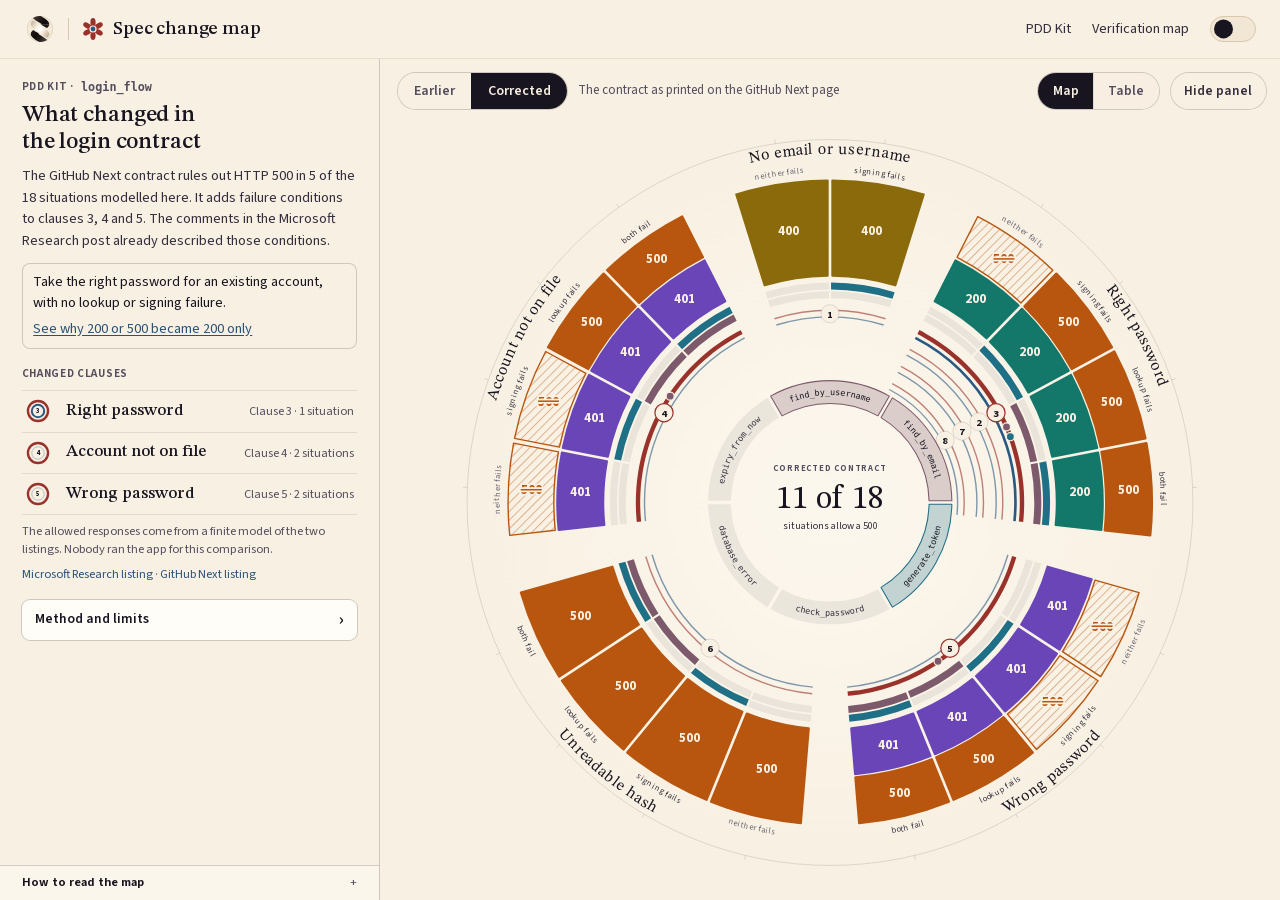
==== commit 478bdb73: "Rewrite the README and tighten the site's wording" ====
--- a/index.html
+++ b/index.html
@@ -4,7 +4,7 @@
   <meta charset="utf-8">
   <meta name="viewport" content="width=device-width, initial-scale=1">
   <title>What the login fix changed · PDD Kit login_flow</title>
-  <meta name="description" content="A map of what changed between the two printed versions of PDD Kit's login_flow contract: which responses each version permits, which clauses changed, and which trusted pieces the corrected clauses refer to.">
+  <meta name="description" content="A map of what changed between the two printed versions of PDD Kit's login_flow contract: which responses each version allows, which clauses changed, and which trusted functions the changed clauses depend on.">
   <meta name="theme-color" media="(prefers-color-scheme: light)" content="#f8f0e2">
   <meta name="theme-color" media="(prefers-color-scheme: dark)" content="#1c1526">
   <link rel="icon" href="assets/favicon.svg" type="image/svg+xml">
--- a/assets/spec.css
+++ b/assets/spec.css
@@ -211,7 +211,7 @@
 .insp .spec-path li { padding: 0; border: 0; font-size: var(--fs-small); color: var(--muted); }
 .insp__open { display: flex; align-items: center; justify-content: space-between; gap: 0.8rem; width: 100%; margin: 1rem 0 0; padding: 0.6rem 0.85rem; border: 0; border-radius: var(--r-md); background: var(--surface); box-shadow: 0 0 0 1px var(--home-line-strong); font: inherit; font-size: 0.92rem; font-weight: 600; color: var(--ink); text-align: left; cursor: pointer; }
 .insp__open:hover, .insp__open:focus-visible { box-shadow: 0 0 0 1px var(--home-ember); }
-.insp__open[aria-pressed="true"] { background: var(--ink); color: var(--page); box-shadow: none; }
+.insp__open[aria-expanded="true"] { background: var(--ink); color: var(--page); box-shadow: none; }
 .insp__open-mark { font-size: 1.15rem; line-height: 1; }
 .insp__steps { display: flex; align-items: center; gap: 0.4rem; margin: 0.9rem 0 0; font-size: var(--fs-small); color: var(--faint); }
 .insp__step { width: 30px; height: 30px; border: 0; border-radius: 50%; background: none; box-shadow: 0 0 0 1px var(--home-line-strong); color: var(--ink); font: inherit; font-size: 1.05rem; line-height: 1; cursor: pointer; }
@@ -295,13 +295,13 @@
   .explorer.is-panel-collapsed { grid-template-columns: 0 minmax(0, 1fr); }
   .explorer__evidence { position: absolute; z-index: 6; inset: 0 0 0 var(--explorer-panel); display: none; background: var(--page); }
   .explorer.has-evidence .explorer__evidence { display: block; border-right: 0; }
+  .explorer.has-evidence .explorer__stage { visibility: hidden; }
   .ev__close-wide { display: none; } .ev__close-narrow { display: inline; }
 }
 @media (max-width: 899px) {
   .explorer, .explorer.has-evidence { grid-template-columns: minmax(0, 1fr); }
   .explorer__evidence { inset: 0; }
-  .insp { overflow: visible; }
-  .explorer__panel { overflow: hidden auto; }
+  .insp { flex: 0 0 auto; overflow: visible; }
 }
 .keyrows__face { font-family: var(--font-serif); font-size: 1.05rem; line-height: 1; color: var(--ink); }
 @media (min-width: 900px) { .logins td:nth-child(-n+3) { white-space: nowrap; } }
@@ -330,23 +330,18 @@
 .ev { font-size: clamp(0.98rem, 0.7rem + 0.34vw, 1.2rem); }
 .ev .spec-code { font-size: clamp(0.875rem, 0.66rem + 0.26vw, 1.05rem); }
 .explorer__panel { overflow: hidden; }
+@media (max-width: 899px) { .explorer__panel { overflow: hidden auto; } }
 
 /* A printed comment, shown as a quotation with where it is from */
 .quote { margin: 0 0 0.8em; }
 .quote .spec-words { margin: 0; }
 .quote figcaption { margin-top: 0.3em; font-size: 0.84em; color: var(--muted); }
-code.added { padding: 0.1em 0.35em; border-radius: 4px; background: color-mix(in srgb, var(--home-ember) 16%, transparent); box-shadow: inset 0 -2px 0 var(--home-ember); font-weight: 600; }
-
-/* What changed, one line for each thing a reviewer compares */
-.receipt { margin: 0.2em 0 0; border-top: 1px solid var(--home-line); }
-.receipt__row { display: grid; grid-template-columns: 8.6em 1fr; gap: 0.9em; padding: 0.5em 0; border-bottom: 1px solid var(--home-line); }
-.receipt dt { font-weight: 650; color: var(--ink); }
-.receipt dd { margin: 0; color: var(--ink-soft); }
 
 /* One result a clause rules out */
 .example { display: grid; gap: 0.15em; margin: 0 0 0.6em; padding: 0.55em 0.8em; border-radius: var(--r-md); box-shadow: inset 0 0 0 1px var(--home-line-strong); }
 .example__when { color: var(--muted); font-size: 0.9em; }
 .example__what strong { color: var(--ink); }
+.example .textbtn { justify-self: start; padding-inline: 0; text-align: left; text-decoration: underline; text-underline-offset: 0.15em; }
 
 /* The key at the foot of the panel */
 .mapkey { flex: none; border-top: 1px solid var(--home-line-strong); padding: 0 clamp(18px, 1.7vw, 28px); font-size: clamp(0.78rem, 0.56rem + 0.26vw, 0.98rem); line-height: 1.42; color: var(--ink-soft); background: color-mix(in srgb, var(--surface) 45%, var(--page)); }
@@ -363,7 +358,6 @@
 .mapkey__bands { display: grid; gap: 2px; padding-top: 0.3em; }
 .mapkey__bands .swatch { width: 24px; height: 4px; border-radius: 1.5px; }
 .mapkey__note { margin: 0.7em 0 0.9em; padding-top: 0.6em; border-top: 1px solid var(--home-line); color: var(--muted); }
-@media (max-width: 899px) { .mapkey { display: none; } }
 @media (max-height: 860px) and (min-width: 900px) {
   .insp { padding-top: 14px; padding-bottom: 12px; line-height: 1.42; font-size: clamp(0.86rem, 0.56rem + 0.38vw, 1.05rem); }
   .insp__label { margin: 0.75rem 0 0.35rem; }
@@ -373,7 +367,6 @@
   .insp__title { font-size: 1.45em; margin-bottom: 0.45rem; }
   .quote { margin-bottom: 0.55em; }
   .insp .spec-words { padding: 0.4rem 0.65rem; }
-  .receipt__row { padding: 0.36em 0; }
   .changes__go { padding: 0.26rem 0.2rem; }
 }
 @media (max-height: 830px) and (min-width: 900px) {
@@ -389,7 +382,6 @@
   .quote { margin-bottom: 0.4em; }
   .ftable__cell { min-height: 32px; padding: 0.22rem 0.45rem; }
   .ftable { border-spacing: 4px; }
-  .receipt__row { padding: 0.28em 0; }
   .insp__open { margin-top: 0.5rem; padding: 0.36rem 0.75rem; }
   .insp__aside { margin-top: 0.3rem; }
   .changes__go { padding: 0.18rem 0.2rem; }
@@ -404,7 +396,7 @@
 .sheet__table caption { caption-side: top; text-align: left; padding: 0 0 0.45em; font-family: var(--font-serif); font-size: 1.3em; color: var(--ink); }
 .sheet__table thead th { padding: 0 0.9em 0.5em 0; text-align: left; font-size: 0.86em; font-weight: 650; color: var(--muted); border-bottom: 1px solid var(--home-line-strong); white-space: nowrap; }
 .sheet__table tbody { border-bottom: 1px solid var(--home-line-strong); }
-.sheet__table tbody th { padding: 0.24em 1.2em 0.24em 0; text-align: left; vertical-align: top; font-family: var(--font-serif); font-size: 1.12em; font-weight: 500; color: var(--ink); white-space: nowrap; }
+.sheet__table tbody th { padding: 0.24em 1.2em 0.24em 0; text-align: left; vertical-align: top; font-family: var(--font-serif); font-size: 1.12em; font-weight: 500; color: var(--ink); min-width: 9ch; }
 .sheet__table td { padding: 0.24em 0.9em 0.24em 0; border-top: 1px solid var(--home-line); color: var(--ink-soft); }
 .sheet__table tbody tr:first-child td { border-top: 0; }
 .sheet__table tbody tr { cursor: pointer; outline: none; }
@@ -418,6 +410,15 @@
 .explorer[data-version="before"] .sheet th.is-before, .explorer[data-version="after"] .sheet th.is-after { color: var(--ink); box-shadow: inset 0 -2px 0 var(--ink); }
 .explorer.has-evidence .explorer__tools { display: none; }
 @media (max-width: 899px) { .explorer__tools { display: flex; } .explorer__tools .explorer-tool { display: none; } .spec-version { top: 10px; } .sheet { inset: 104px 0 0; } .explorer__tools { top: 56px; left: 18px; right: auto; } .specmap { inset: 100px 6px 8px; height: calc(100% - 108px); } }
+@media (max-width: 559px) {
+  .sheet { padding-inline: 12px; }
+  .sheet__table { table-layout: fixed; }
+  .sheet__table thead th, .sheet__table tbody th, .sheet__table td { padding-inline-end: 0.35em; }
+  .sheet__table thead th, .sheet__allowed, .sheet__by { white-space: normal; }
+  .sheet__table thead th:nth-child(2) { width: 25%; }
+  .sheet__table tbody th { font-size: 1em; overflow-wrap: anywhere; }
+  .sheet__allowed .rchip { margin-right: 0.25em; }
+}
 @media (max-height: 760px) and (min-width: 900px) {
   .sheet__table { font-size: 0.78rem; }
   .sheet__table td, .sheet__table tbody th { padding-top: 0.16em; padding-bottom: 0.16em; }
@@ -461,3 +462,13 @@
   .sm-col, .sm-cell, .sm-clause__code { transition: none; }
 }
 .sm-arm { display: none; }
+@media (max-height: 830px) and (min-width: 900px) {
+  .insp__label { margin: 0.55rem 0 0.28rem; }
+  .insp__lead, .insp__text { margin-bottom: 0.4rem; }
+  .quote { margin-bottom: 0.45em; }
+}
+@media (max-height: 830px) and (min-height: 761px) and (min-width: 900px) {
+  .insp { font-size: clamp(0.84rem, 0.52rem + 0.38vw, 1rem); line-height: 1.4; }
+  .ftable__cell { min-height: 34px; padding: 0.26rem 0.5rem; }
+  .insp__open { margin-top: 0.55rem; }
+}
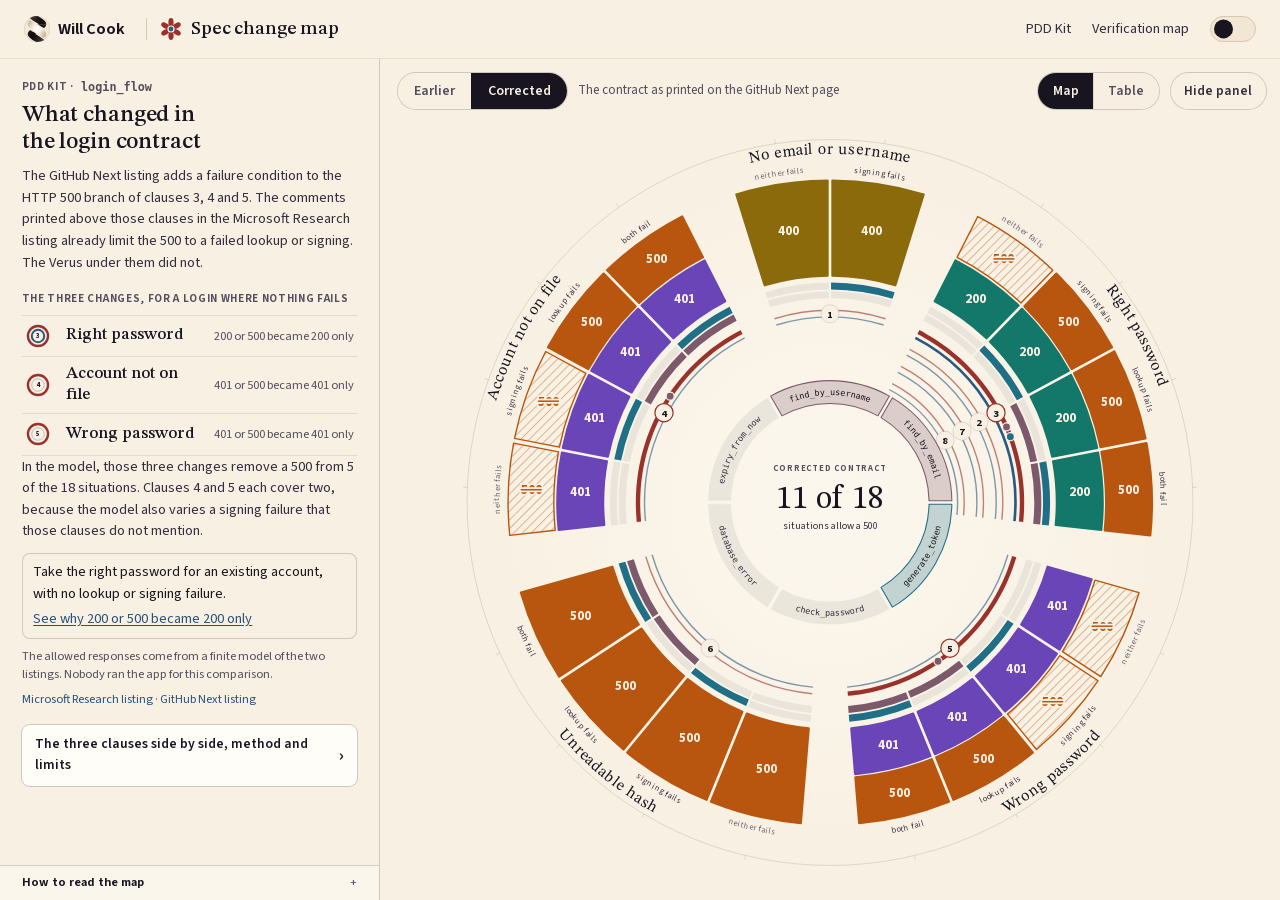
==== commit 3ac80e95: "Name Will Cook beside the plait in the header Shows the owner name as visible text in the lockup, em" ====
--- a/index.html
+++ b/index.html
@@ -29,7 +29,7 @@
   <header class="topbar">
     <div class="topbar__inner">
       <span class="fam-lockup">
-        <a class="fam-lockup__home" href="https://wcook04.github.io/" rel="author" title="All of Will Cook's websites and videos"><img src="assets/plectis.svg" alt="Will Cook: all websites and videos" width="26" height="26"></a>
+        <a class="fam-lockup__home" href="https://wcook04.github.io/" rel="author" title="All of Will Cook's projects and videos"><img src="assets/plectis.svg" alt="" width="26" height="26"><span class="fam-lockup__owner" translate="no">Will Cook</span></a>
         <span class="fam-lockup__rule" aria-hidden="true"></span>
         <a class="fam-lockup__site" href="./"><svg class="fam-mark" xmlns="http://www.w3.org/2000/svg" viewBox="0 0 24 24" aria-hidden="true" focusable="false"><g class="fam-mark__warm-fill"><ellipse cx="12" cy="5.4" rx="2.6" ry="4.4"/><ellipse cx="12" cy="5.4" rx="2.6" ry="4.4" transform="rotate(60 12 12)"/><ellipse cx="12" cy="5.4" rx="2.6" ry="4.4" transform="rotate(120 12 12)"/><ellipse cx="12" cy="5.4" rx="2.6" ry="4.4" transform="rotate(180 12 12)"/><ellipse cx="12" cy="5.4" rx="2.6" ry="4.4" transform="rotate(240 12 12)"/><ellipse cx="12" cy="5.4" rx="2.6" ry="4.4" transform="rotate(300 12 12)"/></g><circle class="fam-mark__page-fill" cx="12" cy="12" r="3.6"/><circle class="fam-mark__cool-fill" cx="12" cy="12" r="2.4"/></svg><span class="fam-lockup__name" translate="no">Spec change map</span></a>
       </span>
--- a/assets/app.css
+++ b/assets/app.css
@@ -47,6 +47,8 @@
    rule, then the flower mark and "Practical Formal Verification" open the
    map. Copied unchanged from wcook04.github.io assets/family/family.css
    (docs/family.md, "The lockup"); its --fam-* names map in tokens.css. */
+/* The owner name's sans (family.css maps --fam-sans on :root). */
+.fam-lockup { --fam-sans: var(--font-sans); }
 /* ---------------------------------------------------------------- lockup
    The start of every site's header: the Plectis plait, which opens the home
    page (every website and film), a short upright rule, then this site's own
@@ -57,13 +59,21 @@
    --fam-ink), so it follows the page's theme switch. */
 .fam-lockup { display: inline-flex; align-items: center; gap: 0.75rem; min-width: 0; }
 .fam-lockup__home {
-  position: relative; display: inline-grid; place-items: center; flex: none;
-  width: 2rem; height: 2rem; border-radius: 8px;
+  position: relative; display: inline-flex; align-items: center; gap: 0.5rem; flex: none;
+  height: 2.1rem; padding: 0 0.55rem 0 0.25rem; margin-left: -0.25rem; border-radius: 9px;
+  color: var(--fam-ink); text-decoration: none;
   transition: background-color 160ms var(--fam-ease);
 }
-.fam-lockup__home img { display: block; width: 1.6rem; height: 1.6rem; }
+.fam-lockup__home img { display: block; flex: none; width: 1.6rem; height: 1.6rem; }
+/* "Will Cook" beside the plait (19 November 2026): every site names whose it
+   is, as the home page's own header does. Sans, heavier than the site's serif
+   name, so the two links read as owner then site. */
+.fam-lockup__owner {
+  font-family: var(--fam-sans); font-size: 1.02rem; font-weight: 650; line-height: 1;
+  letter-spacing: 0.005em; white-space: nowrap; color: var(--fam-ink);
+}
 @media (hover: hover) and (pointer: fine) {
-  .fam-lockup__home:hover { background: color-mix(in srgb, var(--fam-ink) 8%, transparent); }
+  .fam-lockup__home:hover { background: color-mix(in srgb, var(--fam-ink) 8%, transparent); text-decoration: none; }
 }
 .fam-lockup__home:focus-visible { outline: 2px solid var(--fam-accent); outline-offset: 2px; }
 .fam-lockup__rule { flex: none; width: 1px; height: 1.35rem; background: var(--fam-rule-strong); }
@@ -85,8 +95,10 @@
 .fam-mark__warm-fill { fill: var(--fam-mark-warm, var(--fam-ink)); }
 .fam-mark__cool-fill { fill: var(--fam-mark-cool, var(--fam-accent)); }
 .fam-mark__page-fill { fill: var(--fam-page); }
-/* A phone keeps both links; a long name gives way first. */
-@media (max-width: 420px) { .fam-lockup { gap: 0.55rem; } .fam-lockup__name { font-size: 1.05rem; } }
+/* A phone keeps both links and both names; the site's mark and a long site
+   name give way first. */
+@media (max-width: 520px) { .fam-lockup__site .fam-mark { display: none; } }
+@media (max-width: 420px) { .fam-lockup { gap: 0.5rem; } .fam-lockup__name { font-size: 1.05rem; } .fam-lockup__owner { font-size: 0.95rem; } }
 @media (forced-colors: active) { .fam-lockup__rule { background: CanvasText; } }
 .fam-lockup a:hover { text-decoration: none; }
 .topbar .fam-lockup { flex: 0 1 auto; }
--- a/assets/spec.css
+++ b/assets/spec.css
@@ -472,3 +472,43 @@
   .ftable__cell { min-height: 34px; padding: 0.26rem 0.5rem; }
   .insp__open { margin-top: 0.55rem; }
 }
+
+/* ---- Space: the map keeps its size when evidence opens, and on a wide
+   window the evidence is docked beside it for good ---- */
+.explorer.has-evidence { grid-template-columns: var(--explorer-panel) minmax(0, 620px) minmax(300px, 1fr); }
+@media (min-width: 2000px) {
+  .explorer.is-docked { grid-template-columns: var(--explorer-panel) minmax(520px, 800px) minmax(640px, 1fr); }
+  .explorer.is-docked .ev__close, .explorer.is-docked .insp__open { display: none; }
+  .explorer.is-docked .explorer__tools { display: flex; }
+  .explorer.is-docked .spec-version__where { display: inline; }
+}
+@media (max-width: 1239px) { .explorer.has-evidence { grid-template-columns: var(--explorer-panel) minmax(0, 1fr); } }
+@media (max-width: 899px) { .explorer.has-evidence { grid-template-columns: minmax(0, 1fr); } }
+.ev__text, .ev__note, .logins { max-width: none; }
+
+/* One changed clause in the overview's evidence */
+.change { margin: 0 0 1.6em; padding-bottom: 1.4em; border-bottom: 1px solid var(--home-line); }
+.change__head { margin: 0 0 0.35em; font-family: var(--font-serif); font-size: 1.22em; font-weight: 500; }
+.change__go { border: 0; background: none; padding: 0; font: inherit; color: var(--ink); cursor: pointer; text-align: left; }
+.change__go:hover, .change__go:focus-visible { text-decoration: underline; text-decoration-color: var(--home-ember); text-underline-offset: 0.2em; }
+.change__effect { margin: 0 0 0.7em; color: var(--ink-soft); }
+.change__arrow { padding: 0 0.5em; color: var(--muted); }
+.change .quote { margin-bottom: 0.8em; }
+.change .spec-pair { gap: 0.7rem; }
+.ev .logins code { font-size: 0.9em; }
+.changes__go .changes__sub { white-space: nowrap; }
+
+/* The keyboard focus mark is the map's rim, never a box round the stage */
+.specmap:focus, .specmap:focus-visible { outline: none !important; }
+.specmap:focus-visible .sm-rim { stroke: color-mix(in srgb, var(--accent) 70%, transparent); stroke-width: 1.6; }
+.ev__more { margin-top: 1em; border-top: 1px solid var(--home-line); }
+.ev__more summary { padding: 0.6em 0; font-weight: 650; color: var(--accent); cursor: pointer; }
+.change { margin-bottom: 1.1em; padding-bottom: 1em; }
+.change .ev__note { margin-top: 0.4em; }
+.change { margin-bottom: 0.9em; padding-bottom: 0.8em; }
+.change .quote { margin-bottom: 0.55em; }
+.change__effect { margin-bottom: 0.5em; }
+.change .spec-side a, .change .spec-side { font-weight: 400; }
+.is-docked .ev { padding-top: 14px; }
+.is-docked .ev { font-size: 1.06rem; }
+.is-docked .ev .spec-code { font-size: 0.95rem; }
